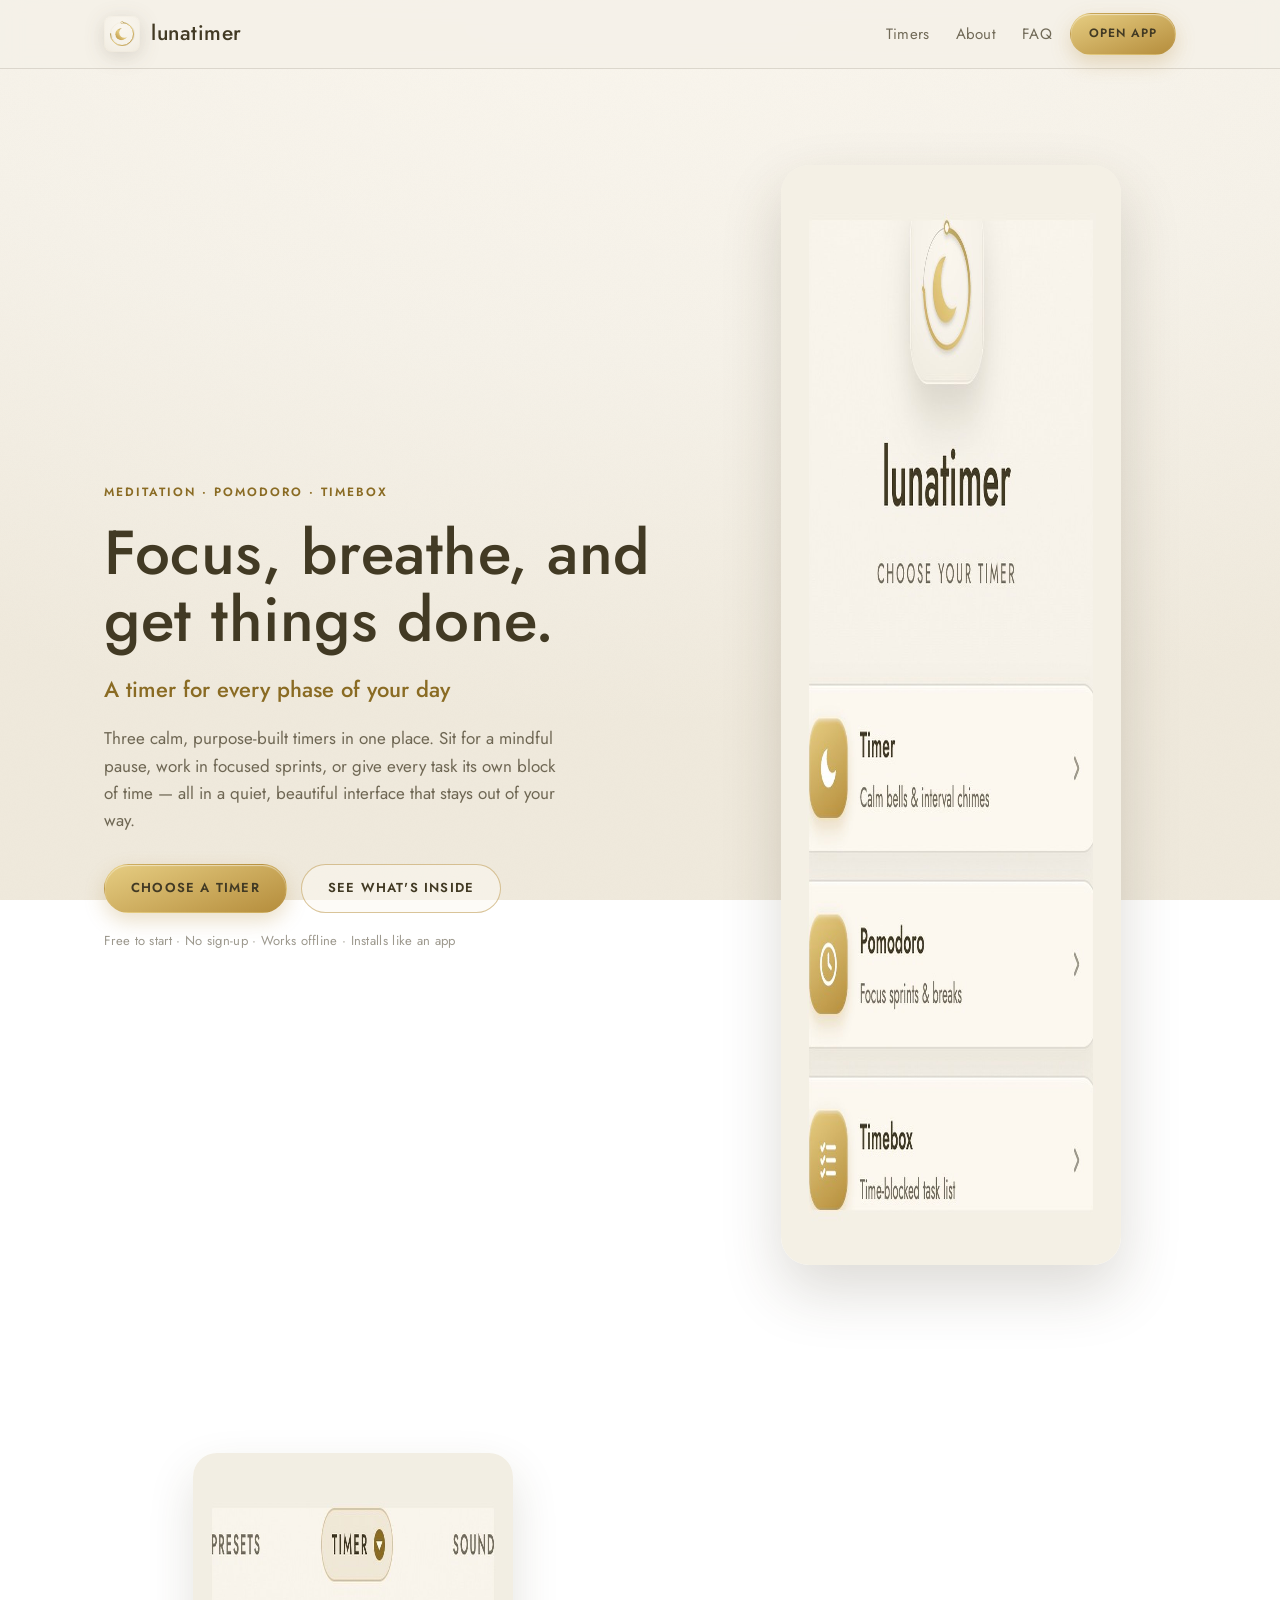
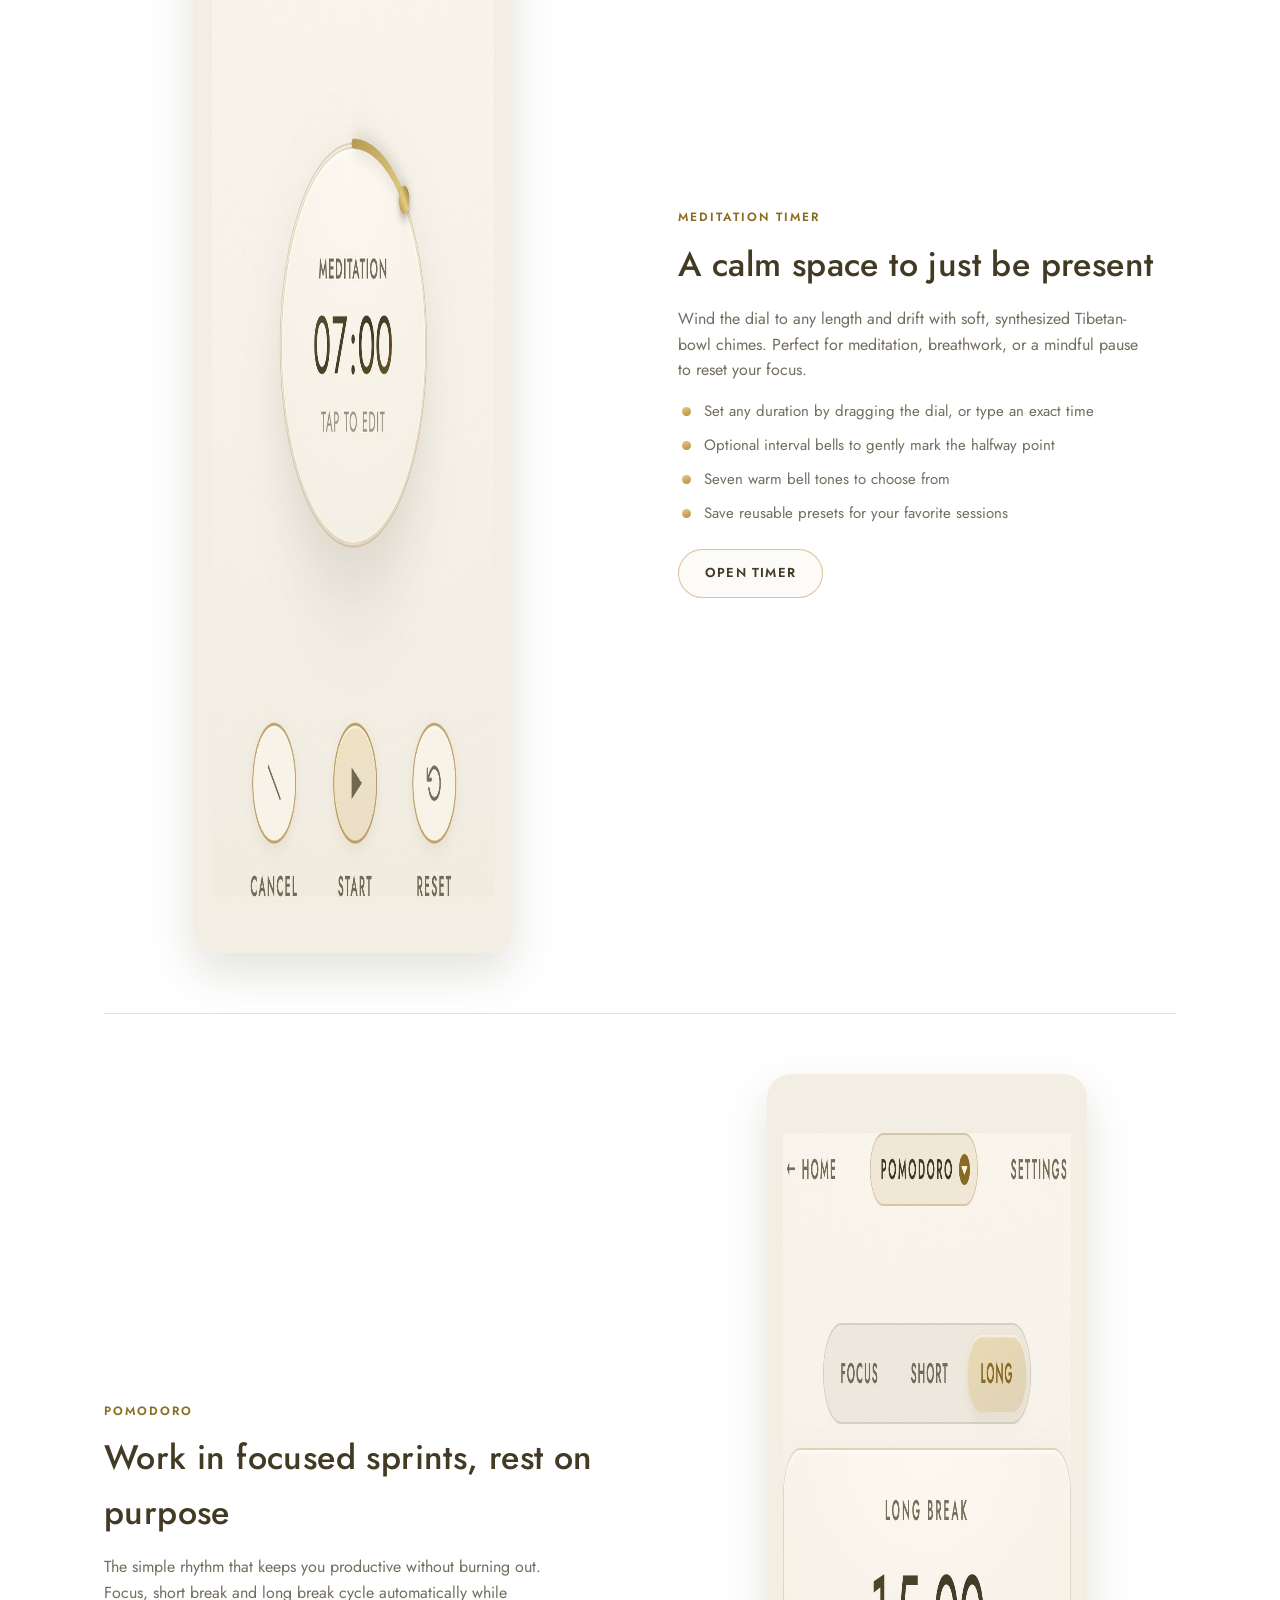
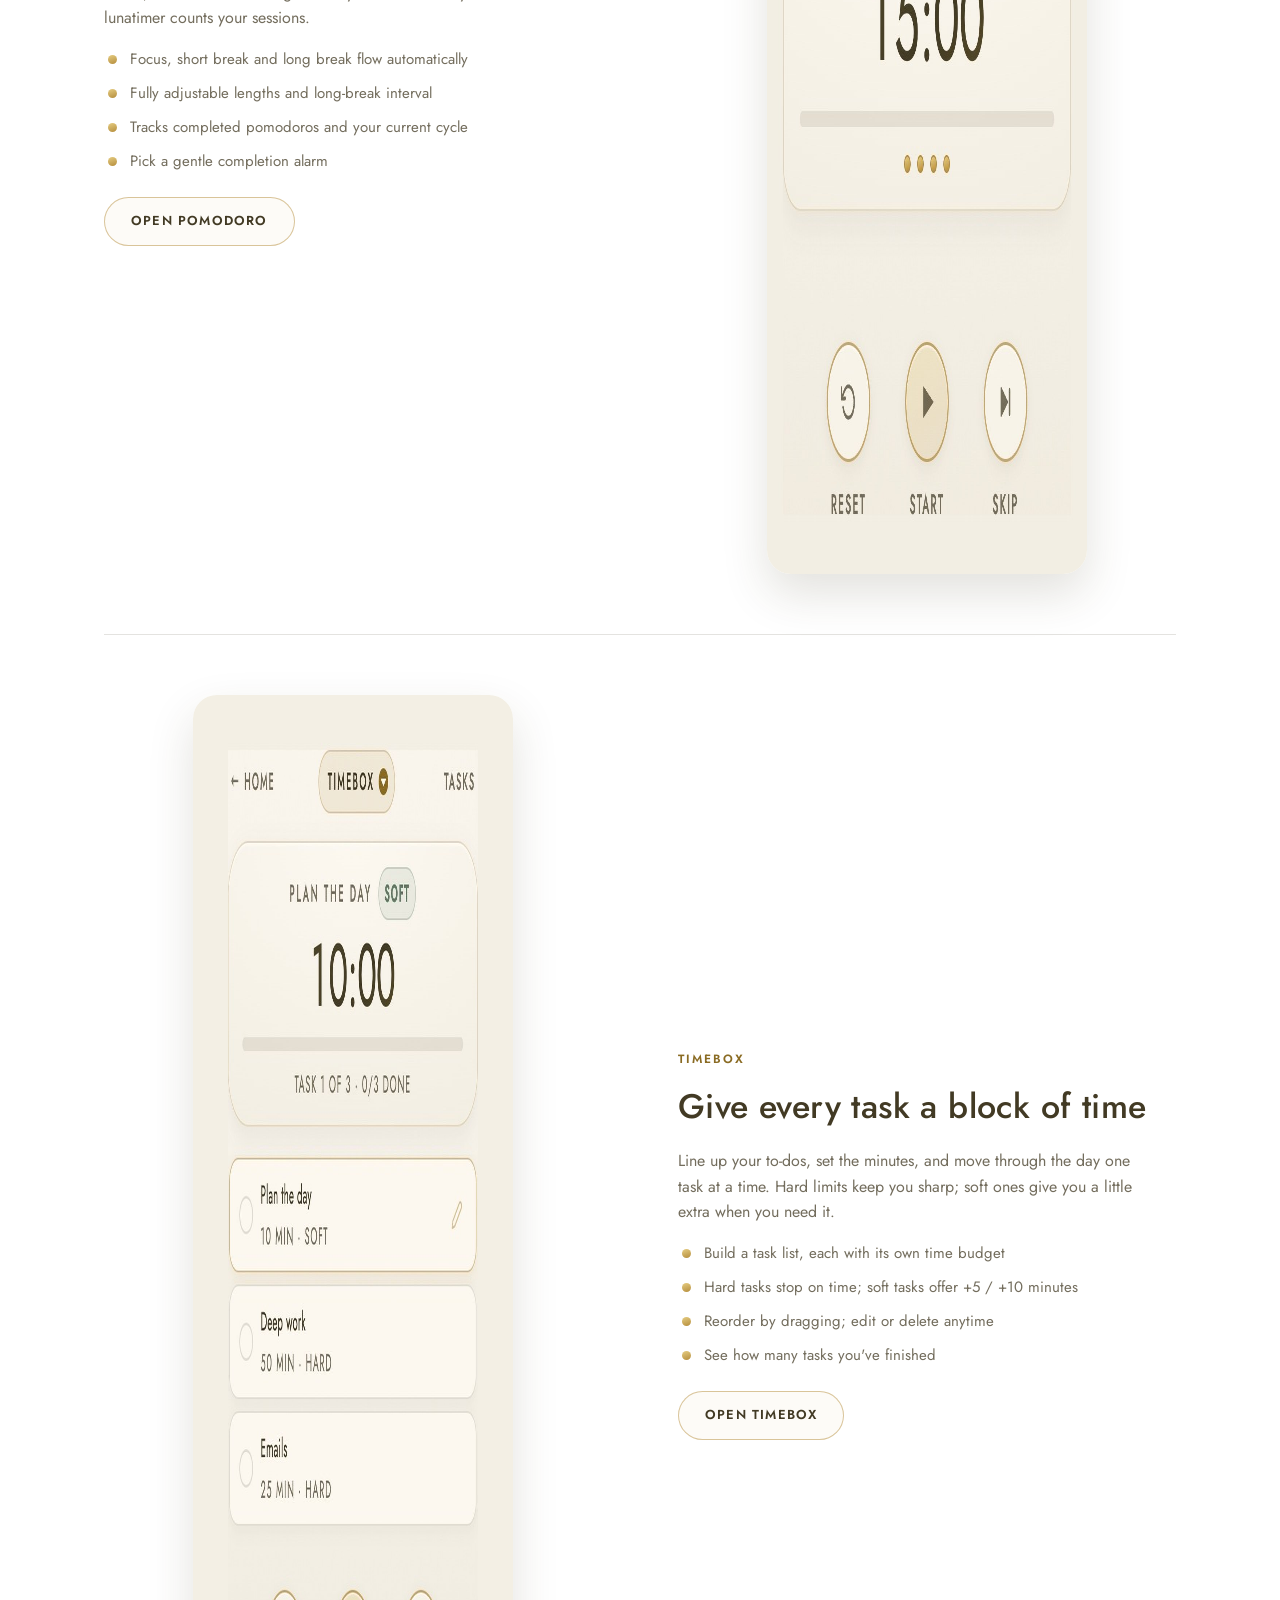
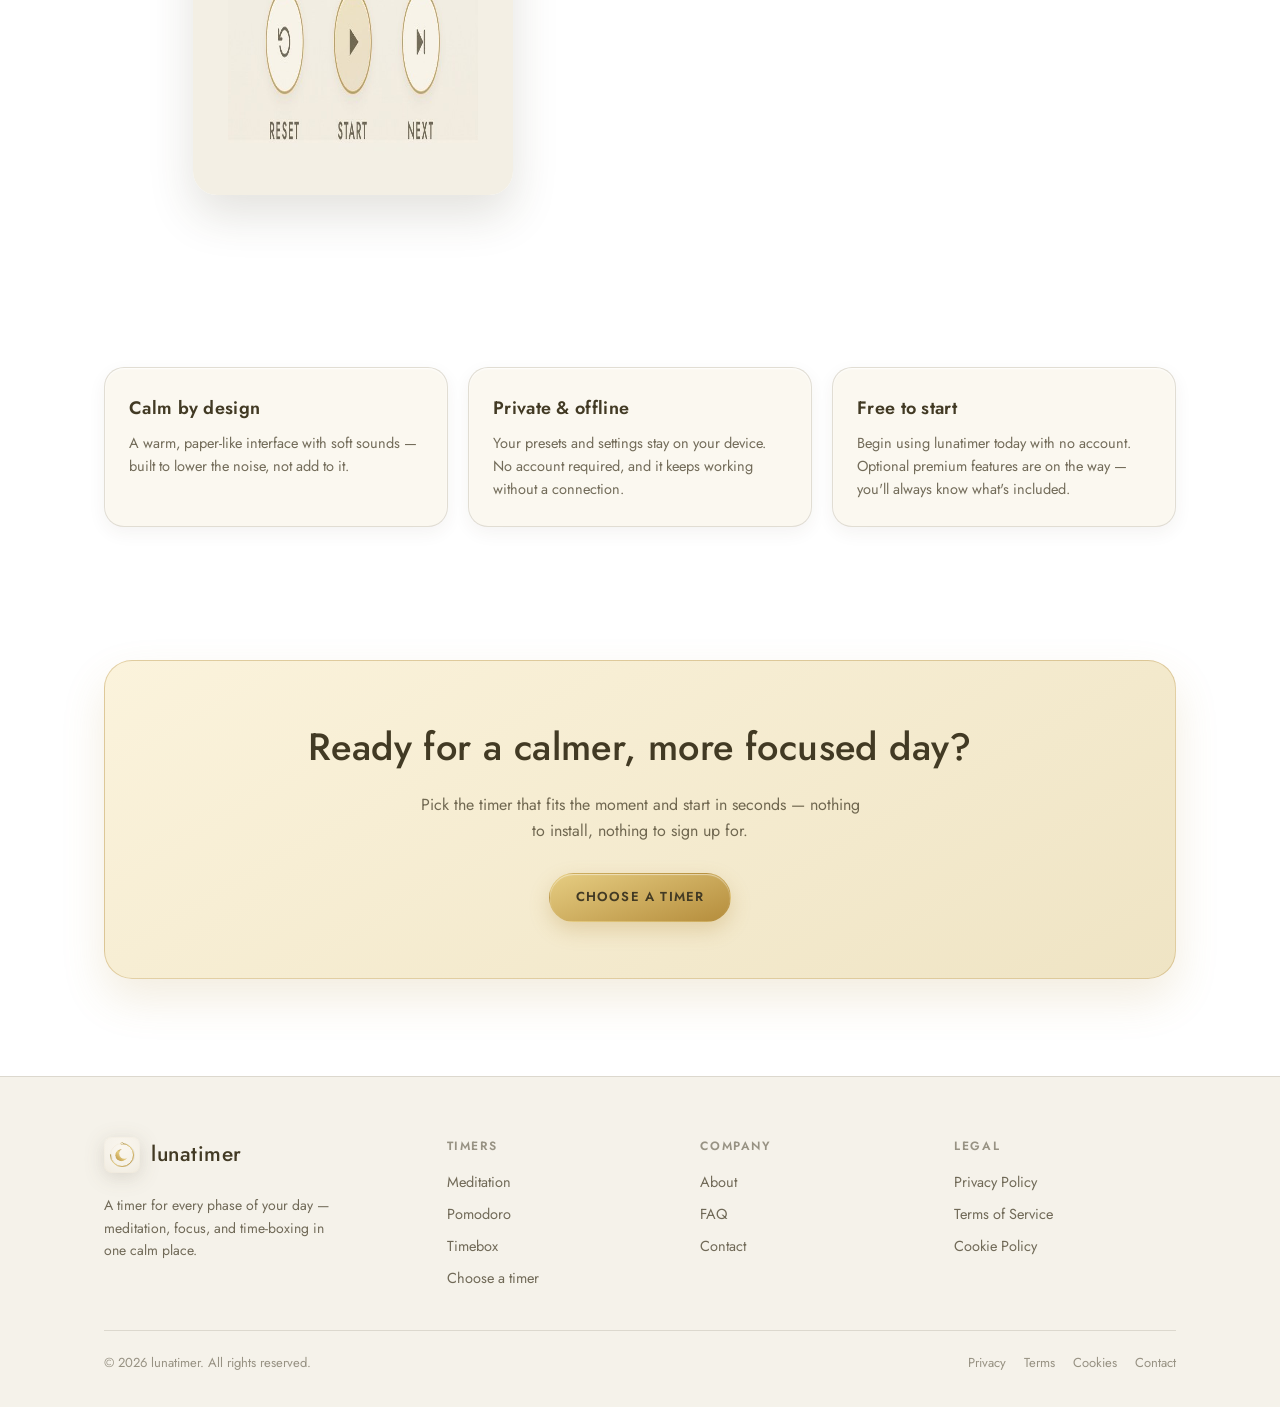
==== index.html @ b80cbf38 "Landing: uniform 4:5 portrait screenshots, softer framing, cache v20" ====
<!DOCTYPE html>
<html lang="en">
<head>
    <meta charset="UTF-8">
    <base href="/">
    <meta name="viewport" content="width=device-width, initial-scale=1.0, viewport-fit=cover">
    <meta name="theme-color" content="#f4f0e6">

    <!-- Google tag (gtag.js) -->
    <script async src="https://www.googletagmanager.com/gtag/js?id=G-XVW7TXTVCF"></script>
    <script>
      window.dataLayer = window.dataLayer || [];
      function gtag(){dataLayer.push(arguments);}
      gtag('js', new Date());
      gtag('config', 'G-XVW7TXTVCF');
    </script>

    <title>lunatimer — A timer for every phase of your day</title>
    <meta name="description" content="lunatimer is a calm, beautiful timer for meditation, Pomodoro focus sprints, and time-boxed task lists. Free, works offline, no sign-up.">
    <link rel="canonical" href="https://lunatimer.app/">

    <!-- Open Graph -->
    <meta property="og:type" content="website">
    <meta property="og:site_name" content="lunatimer">
    <meta property="og:title" content="lunatimer — A timer for every phase of your day">
    <meta property="og:description" content="A calm, beautiful timer for meditation, Pomodoro focus, and time-boxing. Free, offline, no sign-up.">
    <meta property="og:url" content="https://lunatimer.app/">
    <meta property="og:image" content="https://lunatimer.app/icon-512.png">
    <!-- Twitter -->
    <meta name="twitter:card" content="summary_large_image">
    <meta name="twitter:title" content="lunatimer — A timer for every phase of your day">
    <meta name="twitter:description" content="A calm, beautiful timer for meditation, Pomodoro focus, and time-boxing. Free, offline, no sign-up.">
    <meta name="twitter:image" content="https://lunatimer.app/icon-512.png">

    <link rel="manifest" href="manifest.json">
    <link rel="icon" href="favicon.ico" sizes="any">
    <link rel="icon" href="icon.svg" type="image/svg+xml">
    <link rel="apple-touch-icon" href="apple-touch-icon.png">
    <link rel="preconnect" href="https://fonts.googleapis.com">
    <link rel="preconnect" href="https://fonts.gstatic.com" crossorigin>
    <link rel="stylesheet" href="https://fonts.googleapis.com/css2?family=Jost:wght@400;500;600&display=swap" media="print" onload="this.media='all'">
    <noscript><link rel="stylesheet" href="https://fonts.googleapis.com/css2?family=Jost:wght@400;500;600&display=swap"></noscript>
    <link rel="stylesheet" href="site.css">

    <script type="application/ld+json">
    {"@context":"https://schema.org","@type":"WebApplication","name":"lunatimer","url":"https://lunatimer.app/","description":"A calm, beautiful offline timer for meditation, Pomodoro focus sprints and time-boxed task lists.","applicationCategory":"LifestyleApplication","operatingSystem":"Any","browserRequirements":"Requires JavaScript","offers":{"@type":"Offer","price":"0","priceCurrency":"USD"}}
    </script>
</head>
<body>
    <header class="site-header">
        <div class="wrap">
            <a class="brand" href="/" aria-label="lunatimer home">
                <span class="brand-logo" aria-hidden="true"></span>
                <span class="brand-name">lunatimer</span>
            </a>
            <nav class="site-nav" aria-label="Primary">
                <a class="navlink" href="#timers">Timers</a>
                <a class="navlink" href="/about">About</a>
                <a class="navlink" href="/faq">FAQ</a>
            </nav>
            <div class="header-actions">
                <a class="btn btn-gold btn-sm" href="/welcome">Open app</a>
            </div>
        </div>
    </header>

    <main>
        <!-- HERO -->
        <section class="hero">
            <div class="wrap">
                <div class="hero-copy">
                    <span class="hero-eyebrow">Meditation · Pomodoro · Timebox</span>
                    <h1>Focus, breathe, and get things done.</h1>
                    <p class="slogan">A timer for every phase of your day</p>
                    <p class="lead">Three calm, purpose-built timers in one place. Sit for a mindful pause, work in focused sprints, or give every task its own block of time — all in a quiet, beautiful interface that stays out of your way.</p>
                    <div class="hero-actions">
                        <a class="btn btn-gold" href="/welcome">Choose a timer</a>
                        <a class="btn btn-ghost" href="#timers">See what's inside</a>
                    </div>
                    <p class="hero-note">Free to start · No sign-up · Works offline · Installs like an app</p>
                </div>
                <div class="hero-art">
                    <img src="shot-welcome.jpg" width="880" height="1100" alt="lunatimer home screen with the meditation, Pomodoro and timebox timers" fetchpriority="high">
                </div>
            </div>
        </section>

        <!-- FEATURES -->
        <section class="features" id="timers">
            <div class="wrap">
                <article class="feature">
                    <div class="feature-art">
                        <img src="shot-timer.jpg" width="880" height="1100" loading="lazy" decoding="async" alt="Meditation timer dial set to seven minutes">
                    </div>
                    <div class="feature-copy">
                        <span class="kicker">Meditation Timer</span>
                        <h2>A calm space to just be present</h2>
                        <p>Wind the dial to any length and drift with soft, synthesized Tibetan-bowl chimes. Perfect for meditation, breathwork, or a mindful pause to reset your focus.</p>
                        <ul>
                            <li>Set any duration by dragging the dial, or type an exact time</li>
                            <li>Optional interval bells to gently mark the halfway point</li>
                            <li>Seven warm bell tones to choose from</li>
                            <li>Save reusable presets for your favorite sessions</li>
                        </ul>
                        <a class="btn btn-ghost" href="/timer">Open Timer</a>
                    </div>
                </article>

                <article class="feature reverse">
                    <div class="feature-art">
                        <img src="shot-pomodoro.jpg" width="880" height="1100" loading="lazy" decoding="async" alt="Pomodoro timer showing a fifteen-minute long break">
                    </div>
                    <div class="feature-copy">
                        <span class="kicker">Pomodoro</span>
                        <h2>Work in focused sprints, rest on purpose</h2>
                        <p>The simple rhythm that keeps you productive without burning out. Focus, short break and long break cycle automatically while lunatimer counts your sessions.</p>
                        <ul>
                            <li>Focus, short break and long break flow automatically</li>
                            <li>Fully adjustable lengths and long-break interval</li>
                            <li>Tracks completed pomodoros and your current cycle</li>
                            <li>Pick a gentle completion alarm</li>
                        </ul>
                        <a class="btn btn-ghost" href="/pomodoro">Open Pomodoro</a>
                    </div>
                </article>

                <article class="feature">
                    <div class="feature-art">
                        <img src="shot-timebox.jpg" width="880" height="1100" loading="lazy" decoding="async" alt="Timebox screen with a list of time-blocked tasks">
                    </div>
                    <div class="feature-copy">
                        <span class="kicker">Timebox</span>
                        <h2>Give every task a block of time</h2>
                        <p>Line up your to-dos, set the minutes, and move through the day one task at a time. Hard limits keep you sharp; soft ones give you a little extra when you need it.</p>
                        <ul>
                            <li>Build a task list, each with its own time budget</li>
                            <li>Hard tasks stop on time; soft tasks offer +5 / +10 minutes</li>
                            <li>Reorder by dragging; edit or delete anytime</li>
                            <li>See how many tasks you've finished</li>
                        </ul>
                        <a class="btn btn-ghost" href="/timebox">Open Timebox</a>
                    </div>
                </article>
            </div>
        </section>

        <!-- VALUES -->
        <section class="values">
            <div class="wrap">
                <div class="values-grid">
                    <div class="value-card">
                        <h3>Calm by design</h3>
                        <p>A warm, paper-like interface with soft sounds — built to lower the noise, not add to it.</p>
                    </div>
                    <div class="value-card">
                        <h3>Private &amp; offline</h3>
                        <p>Your presets and settings stay on your device. No account required, and it keeps working without a connection.</p>
                    </div>
                    <div class="value-card">
                        <h3>Free to start</h3>
                        <p>Begin using lunatimer today with no account. Optional premium features are on the way — you'll always know what's included.</p>
                    </div>
                </div>
            </div>
        </section>

        <!-- CTA -->
        <section class="cta-band">
            <div class="wrap">
                <h2>Ready for a calmer, more focused day?</h2>
                <p>Pick the timer that fits the moment and start in seconds — nothing to install, nothing to sign up for.</p>
                <div class="hero-actions">
                    <a class="btn btn-gold" href="/welcome">Choose a timer</a>
                </div>
            </div>
        </section>
    </main>

    <footer class="site-footer">
        <div class="wrap">
            <div class="footer-top">
                <div class="footer-brand">
                    <a class="brand" href="/" aria-label="lunatimer home">
                        <span class="brand-logo" aria-hidden="true"></span>
                        <span class="brand-name">lunatimer</span>
                    </a>
                    <p>A timer for every phase of your day — meditation, focus, and time-boxing in one calm place.</p>
                </div>
                <div class="footer-col">
                    <h4>Timers</h4>
                    <a href="/timer">Meditation</a>
                    <a href="/pomodoro">Pomodoro</a>
                    <a href="/timebox">Timebox</a>
                    <a href="/welcome">Choose a timer</a>
                </div>
                <div class="footer-col">
                    <h4>Company</h4>
                    <a href="/about">About</a>
                    <a href="/faq">FAQ</a>
                    <a href="/contact">Contact</a>
                </div>
                <div class="footer-col">
                    <h4>Legal</h4>
                    <a href="/privacy">Privacy Policy</a>
                    <a href="/terms">Terms of Service</a>
                    <a href="/cookies">Cookie Policy</a>
                </div>
            </div>
            <div class="footer-bottom">
                <span>© 2026 lunatimer. All rights reserved.</span>
                <nav aria-label="Legal">
                    <a href="/privacy">Privacy</a>
                    <a href="/terms">Terms</a>
                    <a href="/cookies">Cookies</a>
                    <a href="/contact">Contact</a>
                </nav>
            </div>
        </div>
    </footer>

    <div id="toast" role="status" aria-live="polite"></div>
    <script src="site.js" defer></script>
</body>
</html>
---- site.css ----
/* ============================================================
   lunatimer — marketing site (landing + legal/info pages)
   Full-width, responsive. Shares the app's warm paper palette.
   The timer app itself uses style.css; this file is separate.
   ============================================================ */

:root {
    --paper:    #f5f1e8;
    --paper-2:  #efe9dc;
    --cream:    #fbf8f0;
    --ink:      #423a24;
    --ink-soft: rgba(66, 58, 36, 0.74);
    --ink-faint:rgba(66, 58, 36, 0.52);
    --line:     rgba(66, 58, 36, 0.14);
    --gold-a:   #b58d3c;
    --gold-b:   #e6cd82;
    --gold-c:   #8a6b23;
    --wrap:     1120px;
}

* {
    box-sizing: border-box;
    margin: 0;
    padding: 0;
    -webkit-tap-highlight-color: transparent;
    font-family: 'Jost', -apple-system, 'Segoe UI', sans-serif;
}

html { scroll-behavior: smooth; -webkit-text-size-adjust: 100%; }

body {
    min-height: 100vh;
    background:
        radial-gradient(120% 90% at 50% -10%, #faf6ee 0%, var(--paper) 55%, var(--paper-2) 100%);
    background-attachment: fixed;
    color: var(--ink);
    line-height: 1.6;
    -webkit-font-smoothing: antialiased;
}

/* subtle paper grain */
body::before {
    content: "";
    position: fixed;
    inset: 0;
    z-index: -1;
    pointer-events: none;
    opacity: 0.4;
    mix-blend-mode: multiply;
    background-image: url("data:image/svg+xml,%3Csvg xmlns='http://www.w3.org/2000/svg' width='140' height='140'%3E%3Cfilter id='n'%3E%3CfeTurbulence type='fractalNoise' baseFrequency='0.85' numOctaves='2' stitchTiles='stitch'/%3E%3C/filter%3E%3Crect width='100%25' height='100%25' filter='url(%23n)' opacity='0.04'/%3E%3C/svg%3E");
}

a { color: var(--gold-c); }
img { max-width: 100%; display: block; }

.wrap {
    width: 100%;
    max-width: var(--wrap);
    margin: 0 auto;
    padding: 0 24px;
}

:focus-visible {
    outline: 2px solid var(--gold-a);
    outline-offset: 3px;
    border-radius: 8px;
}

/* ---------- buttons ---------- */
.btn {
    display: inline-flex;
    align-items: center;
    justify-content: center;
    gap: 8px;
    font-family: inherit;
    font-size: 13px;
    font-weight: 600;
    letter-spacing: 1.2px;
    text-transform: uppercase;
    text-decoration: none;
    border-radius: 999px;
    padding: 13px 26px;
    cursor: pointer;
    border: 1px solid transparent;
    transition: transform 0.15s ease, box-shadow 0.2s ease, background 0.2s ease, border-color 0.2s ease, color 0.2s ease;
    white-space: nowrap;
}
.btn-gold {
    background: linear-gradient(160deg, var(--gold-b), var(--gold-a));
    color: var(--ink);
    box-shadow: 0 8px 20px rgba(181, 141, 60, 0.28), inset 0 1px 1px rgba(255, 255, 255, 0.5);
}
.btn-gold:hover { box-shadow: 0 12px 28px rgba(181, 141, 60, 0.38); }
.btn-gold:active { transform: scale(0.97); }
.btn-ghost {
    background: rgba(251, 248, 240, 0.55);
    color: var(--ink);
    border-color: rgba(181, 141, 60, 0.5);
}
.btn-ghost:hover { background: rgba(230, 205, 130, 0.18); border-color: rgba(181, 141, 60, 0.75); }
.btn-ghost:active { transform: scale(0.97); }
.btn-sm { padding: 10px 18px; font-size: 12px; letter-spacing: 1px; }

/* ---------- brand mark ---------- */
.brand { display: inline-flex; align-items: center; gap: 11px; text-decoration: none; color: var(--ink); }
.brand-logo {
    width: 36px; height: 36px;
    flex: none;
    background: url('icon.svg') center / contain no-repeat;
    filter: drop-shadow(0 4px 10px rgba(66, 58, 36, 0.16));
}
.brand-name { font-size: 21px; font-weight: 500; letter-spacing: 0.5px; }

/* ---------- header ---------- */
.site-header {
    position: sticky;
    top: 0;
    z-index: 50;
    backdrop-filter: saturate(1.1) blur(10px);
    -webkit-backdrop-filter: saturate(1.1) blur(10px);
    background: rgba(245, 241, 232, 0.82);
    border-bottom: 1px solid var(--line);
}
.site-header .wrap {
    display: flex;
    align-items: center;
    gap: 18px;
    height: 68px;
}
.site-nav {
    display: flex;
    align-items: center;
    gap: 26px;
    margin-left: auto;
}
.site-nav a.navlink {
    color: var(--ink-soft);
    text-decoration: none;
    font-size: 15px;
    letter-spacing: 0.3px;
    transition: color 0.2s ease;
}
.site-nav a.navlink:hover { color: var(--ink); }
.header-actions { display: flex; align-items: center; gap: 12px; }

/* ---------- hero ---------- */
.hero { padding: clamp(48px, 8vw, 96px) 0 clamp(40px, 6vw, 72px); }
.hero .wrap {
    display: grid;
    grid-template-columns: 1.1fr 0.9fr;
    align-items: center;
    gap: clamp(32px, 6vw, 72px);
}
.hero-eyebrow {
    display: inline-block;
    font-size: 12px;
    font-weight: 600;
    letter-spacing: 2px;
    text-transform: uppercase;
    color: var(--gold-c);
    margin-bottom: 18px;
}
.hero h1 {
    font-size: clamp(38px, 6vw, 62px);
    font-weight: 500;
    line-height: 1.08;
    letter-spacing: 0.5px;
}
.hero .slogan {
    margin-top: 18px;
    font-size: clamp(17px, 2.4vw, 22px);
    color: var(--gold-c);
    font-weight: 500;
}
.hero p.lead {
    margin-top: 18px;
    max-width: 46ch;
    font-size: 17px;
    color: var(--ink-soft);
}
.hero-actions { margin-top: 30px; display: flex; flex-wrap: wrap; gap: 14px; }
.hero-note { margin-top: 18px; font-size: 13px; color: var(--ink-faint); letter-spacing: 0.3px; }

.hero-art { display: flex; justify-content: center; }
.hero-art img {
    width: 100%;
    max-width: 340px;
    border-radius: 28px;
    box-shadow: 0 26px 60px rgba(66, 58, 36, 0.18);
}

/* ---------- feature rows ---------- */
.features { padding: clamp(24px, 5vw, 56px) 0; }
.feature {
    display: grid;
    grid-template-columns: 1fr 1fr;
    align-items: center;
    gap: clamp(28px, 6vw, 76px);
    padding: clamp(30px, 5vw, 60px) 0;
    border-top: 1px solid var(--line);
}
.feature:first-child { border-top: none; }
.feature.reverse .feature-art { order: 2; }
.feature-art { display: flex; justify-content: center; }
.feature-art img {
    width: 100%;
    max-width: 320px;
    border-radius: 24px;
    box-shadow: 0 20px 46px rgba(66, 58, 36, 0.15);
}
.feature-copy h2 {
    font-size: clamp(26px, 3.4vw, 34px);
    font-weight: 500;
    letter-spacing: 0.4px;
}
.feature-copy .kicker {
    display: block;
    font-size: 12px;
    font-weight: 600;
    letter-spacing: 2px;
    text-transform: uppercase;
    color: var(--gold-c);
    margin-bottom: 10px;
}
.feature-copy p { margin-top: 14px; font-size: 16px; color: var(--ink-soft); max-width: 46ch; }
.feature-copy ul { margin: 16px 0 0; padding-left: 0; list-style: none; }
.feature-copy li {
    position: relative;
    padding-left: 26px;
    margin-top: 10px;
    font-size: 15px;
    color: var(--ink-soft);
}
.feature-copy li::before {
    content: "";
    position: absolute;
    left: 4px; top: 8px;
    width: 9px; height: 9px;
    border-radius: 50%;
    background: linear-gradient(160deg, var(--gold-b), var(--gold-a));
}
.feature-copy .btn { margin-top: 24px; }

/* ---------- value strip ---------- */
.values { padding: clamp(30px, 5vw, 56px) 0; }
.values-grid {
    display: grid;
    grid-template-columns: repeat(3, 1fr);
    gap: 20px;
}
.value-card {
    background: var(--cream);
    border: 1px solid var(--line);
    border-radius: 20px;
    padding: 26px 24px;
    box-shadow: 0 6px 18px rgba(66, 58, 36, 0.06), inset 0 1px 2px rgba(255, 255, 255, 0.85);
}
.value-card h3 { font-size: 18px; font-weight: 600; letter-spacing: 0.3px; }
.value-card p { margin-top: 8px; font-size: 14.5px; color: var(--ink-soft); }

/* ---------- CTA band ---------- */
.cta-band { padding: clamp(40px, 6vw, 80px) 0; }
.cta-band .wrap {
    background: linear-gradient(150deg, #fbf3dc, #efe4c4);
    border: 1px solid rgba(181, 141, 60, 0.35);
    border-radius: 28px;
    padding: clamp(34px, 5vw, 56px);
    text-align: center;
    box-shadow: 0 20px 44px rgba(181, 141, 60, 0.16);
    max-width: calc(var(--wrap) - 48px);
}
.cta-band h2 { font-size: clamp(26px, 4vw, 38px); font-weight: 500; letter-spacing: 0.4px; }
.cta-band p { margin: 14px auto 0; max-width: 44ch; color: var(--ink-soft); font-size: 16px; }
.cta-band .hero-actions { justify-content: center; }

/* ---------- footer ---------- */
.site-footer {
    border-top: 1px solid var(--line);
    background: rgba(239, 233, 220, 0.6);
    padding: clamp(40px, 5vw, 60px) 0 34px;
    margin-top: 20px;
}
.footer-top {
    display: grid;
    grid-template-columns: 1.4fr repeat(3, 1fr);
    gap: 32px;
}
.footer-brand p { margin-top: 14px; font-size: 14px; color: var(--ink-soft); max-width: 30ch; }
.footer-col h4 {
    font-size: 12px;
    font-weight: 600;
    letter-spacing: 1.6px;
    text-transform: uppercase;
    color: var(--ink-faint);
    margin-bottom: 14px;
}
.footer-col a {
    display: block;
    text-decoration: none;
    color: var(--ink-soft);
    font-size: 14.5px;
    margin-top: 9px;
    transition: color 0.2s ease;
}
.footer-col a:hover { color: var(--gold-c); }
.footer-bottom {
    margin-top: 40px;
    padding-top: 22px;
    border-top: 1px solid var(--line);
    display: flex;
    flex-wrap: wrap;
    justify-content: space-between;
    gap: 12px;
    font-size: 13px;
    color: var(--ink-faint);
}
.footer-bottom nav { display: flex; flex-wrap: wrap; gap: 18px; }
.footer-bottom a { color: var(--ink-faint); text-decoration: none; }
.footer-bottom a:hover { color: var(--gold-c); }

/* ---------- document pages (legal / info) ---------- */
.doc { padding: clamp(40px, 6vw, 72px) 0 24px; }
.doc .wrap { max-width: 780px; }
.doc-head { margin-bottom: 30px; }
.doc-head .eyebrow {
    display: block;
    font-size: 12px;
    font-weight: 600;
    letter-spacing: 2px;
    text-transform: uppercase;
    color: var(--gold-c);
    margin-bottom: 12px;
}
.doc h1 { font-size: clamp(32px, 5vw, 46px); font-weight: 500; letter-spacing: 0.4px; }
.doc .updated { margin-top: 12px; font-size: 13.5px; color: var(--ink-faint); }
.doc h2 {
    font-size: clamp(21px, 2.6vw, 26px);
    font-weight: 600;
    letter-spacing: 0.3px;
    margin: 38px 0 12px;
}
.doc h3 { font-size: 18px; font-weight: 600; margin: 24px 0 8px; }
.doc p { margin-top: 14px; font-size: 16.5px; color: var(--ink-soft); }
.doc ul, .doc ol { margin: 14px 0 0; padding-left: 22px; }
.doc li { margin-top: 9px; font-size: 16.5px; color: var(--ink-soft); }
.doc a { color: var(--gold-c); }
.doc .lead { font-size: 18.5px; color: var(--ink); }
.doc-card {
    background: var(--cream);
    border: 1px solid var(--line);
    border-radius: 18px;
    padding: 22px 24px;
    margin-top: 22px;
    box-shadow: inset 0 1px 2px rgba(255, 255, 255, 0.85);
}

/* FAQ */
.faq-item { border-top: 1px solid var(--line); padding: 22px 0; }
.faq-item:first-of-type { border-top: none; }
.faq-item h2 { margin: 0; font-size: 19px; font-weight: 600; }
.faq-item p { margin-top: 10px; }

/* contact methods */
.contact-methods { display: grid; grid-template-columns: repeat(auto-fit, minmax(220px, 1fr)); gap: 18px; margin-top: 24px; }
.contact-card {
    background: var(--cream);
    border: 1px solid var(--line);
    border-radius: 18px;
    padding: 24px;
    box-shadow: inset 0 1px 2px rgba(255, 255, 255, 0.85);
}
.contact-card h3 { font-size: 17px; font-weight: 600; }
.contact-card p { margin-top: 8px; font-size: 15px; }
.contact-card a { font-weight: 600; }

/* ---------- responsive ---------- */
@media (max-width: 860px) {
    .hero .wrap { grid-template-columns: 1fr; text-align: center; }
    .hero-art { order: -1; }
    .hero-art img { max-width: 260px; }
    .hero-actions, .hero p.lead { margin-left: auto; margin-right: auto; }
    .feature, .feature.reverse { grid-template-columns: 1fr; text-align: center; }
    .feature.reverse .feature-art { order: -1; }
    .feature-art { order: -1; }
    .feature-copy p, .feature-copy ul { margin-left: auto; margin-right: auto; }
    .feature-copy ul { display: inline-block; text-align: left; }
    .feature-art img { max-width: 250px; }
    .values-grid { grid-template-columns: 1fr; }
    .footer-top { grid-template-columns: 1fr 1fr; }
}

@media (max-width: 620px) {
    .site-nav { display: none; }
    .footer-top { grid-template-columns: 1fr; }
    .footer-bottom { justify-content: center; text-align: center; flex-direction: column; align-items: center; }
    .wrap { padding: 0 18px; }
}

/* ---------- toast (sign-in placeholder) ---------- */
#toast {
    position: fixed;
    left: 50%;
    bottom: 26px;
    transform: translate(-50%, 20px);
    background: var(--ink);
    color: var(--cream);
    padding: 13px 22px;
    border-radius: 999px;
    font-size: 14px;
    letter-spacing: 0.3px;
    box-shadow: 0 12px 30px rgba(66, 58, 36, 0.3);
    opacity: 0;
    pointer-events: none;
    transition: opacity 0.25s ease, transform 0.25s ease;
    z-index: 100;
}
#toast.show { opacity: 1; transform: translate(-50%, 0); }
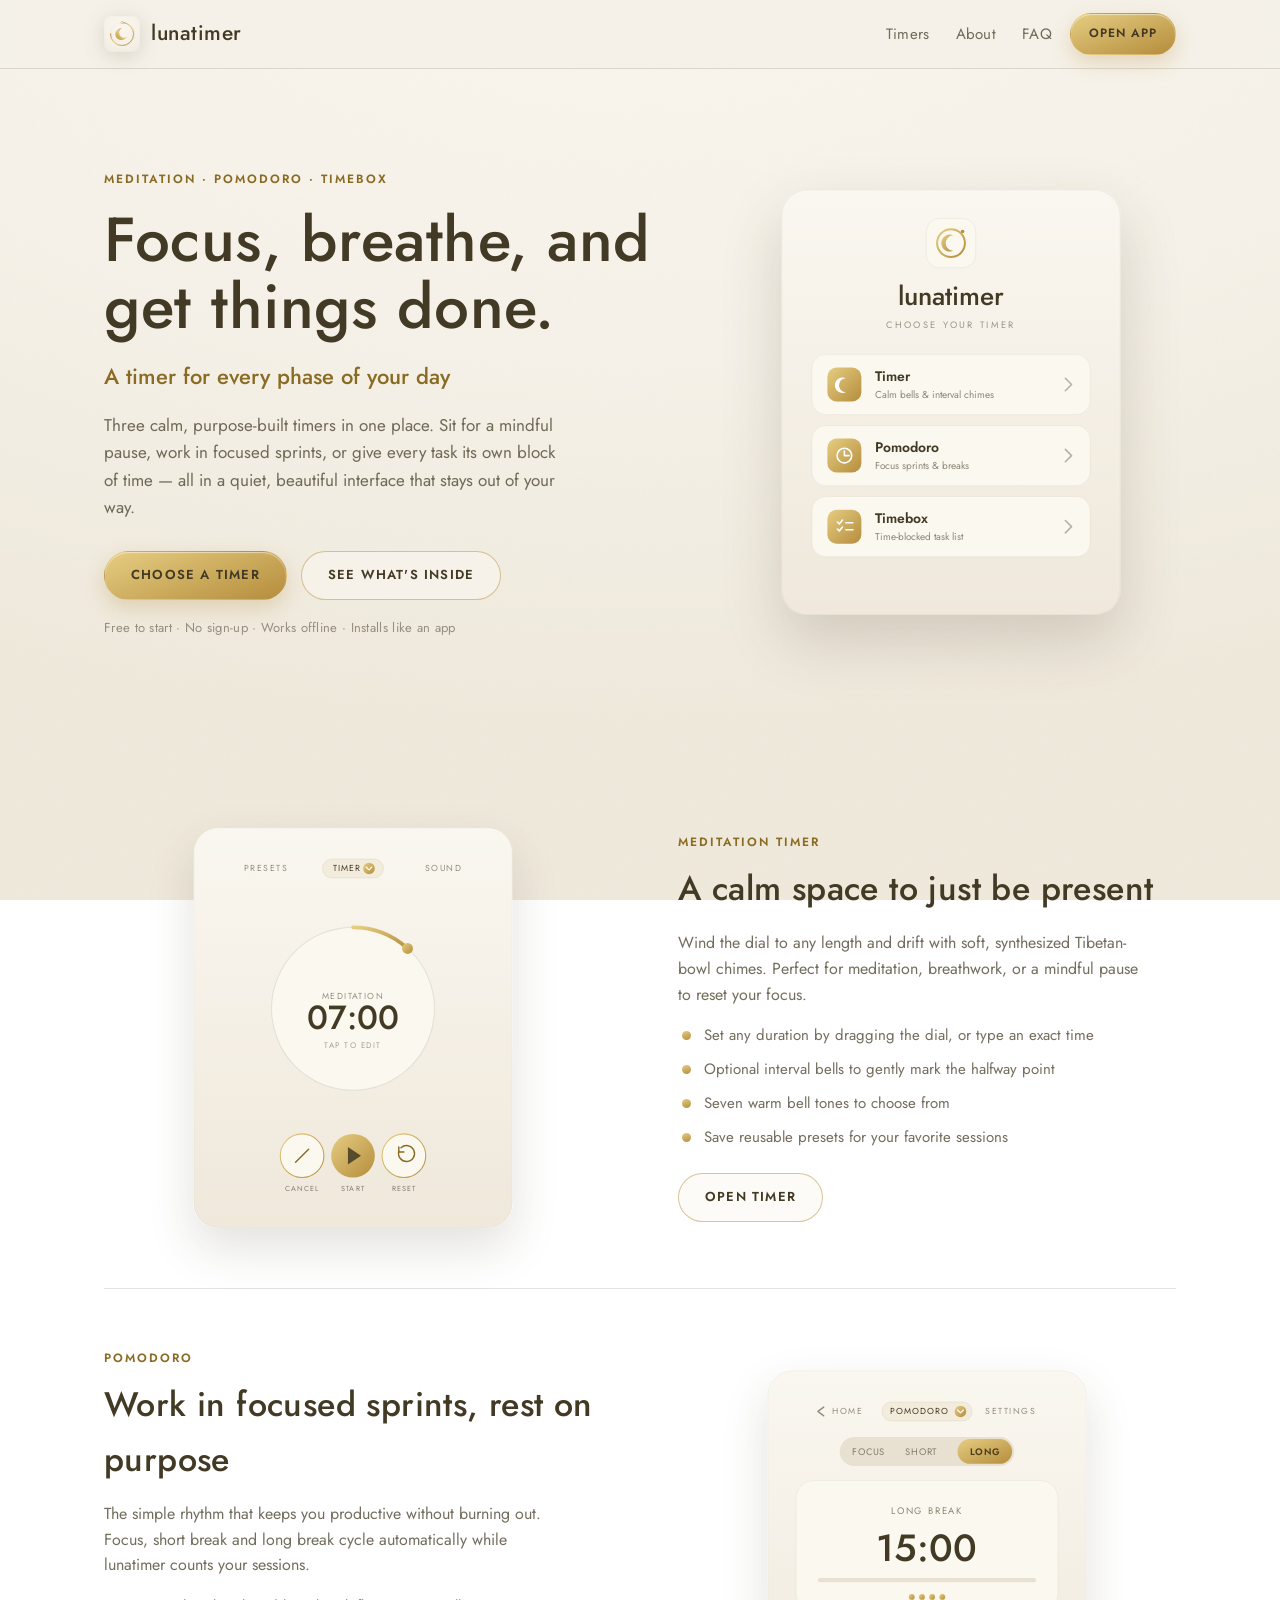
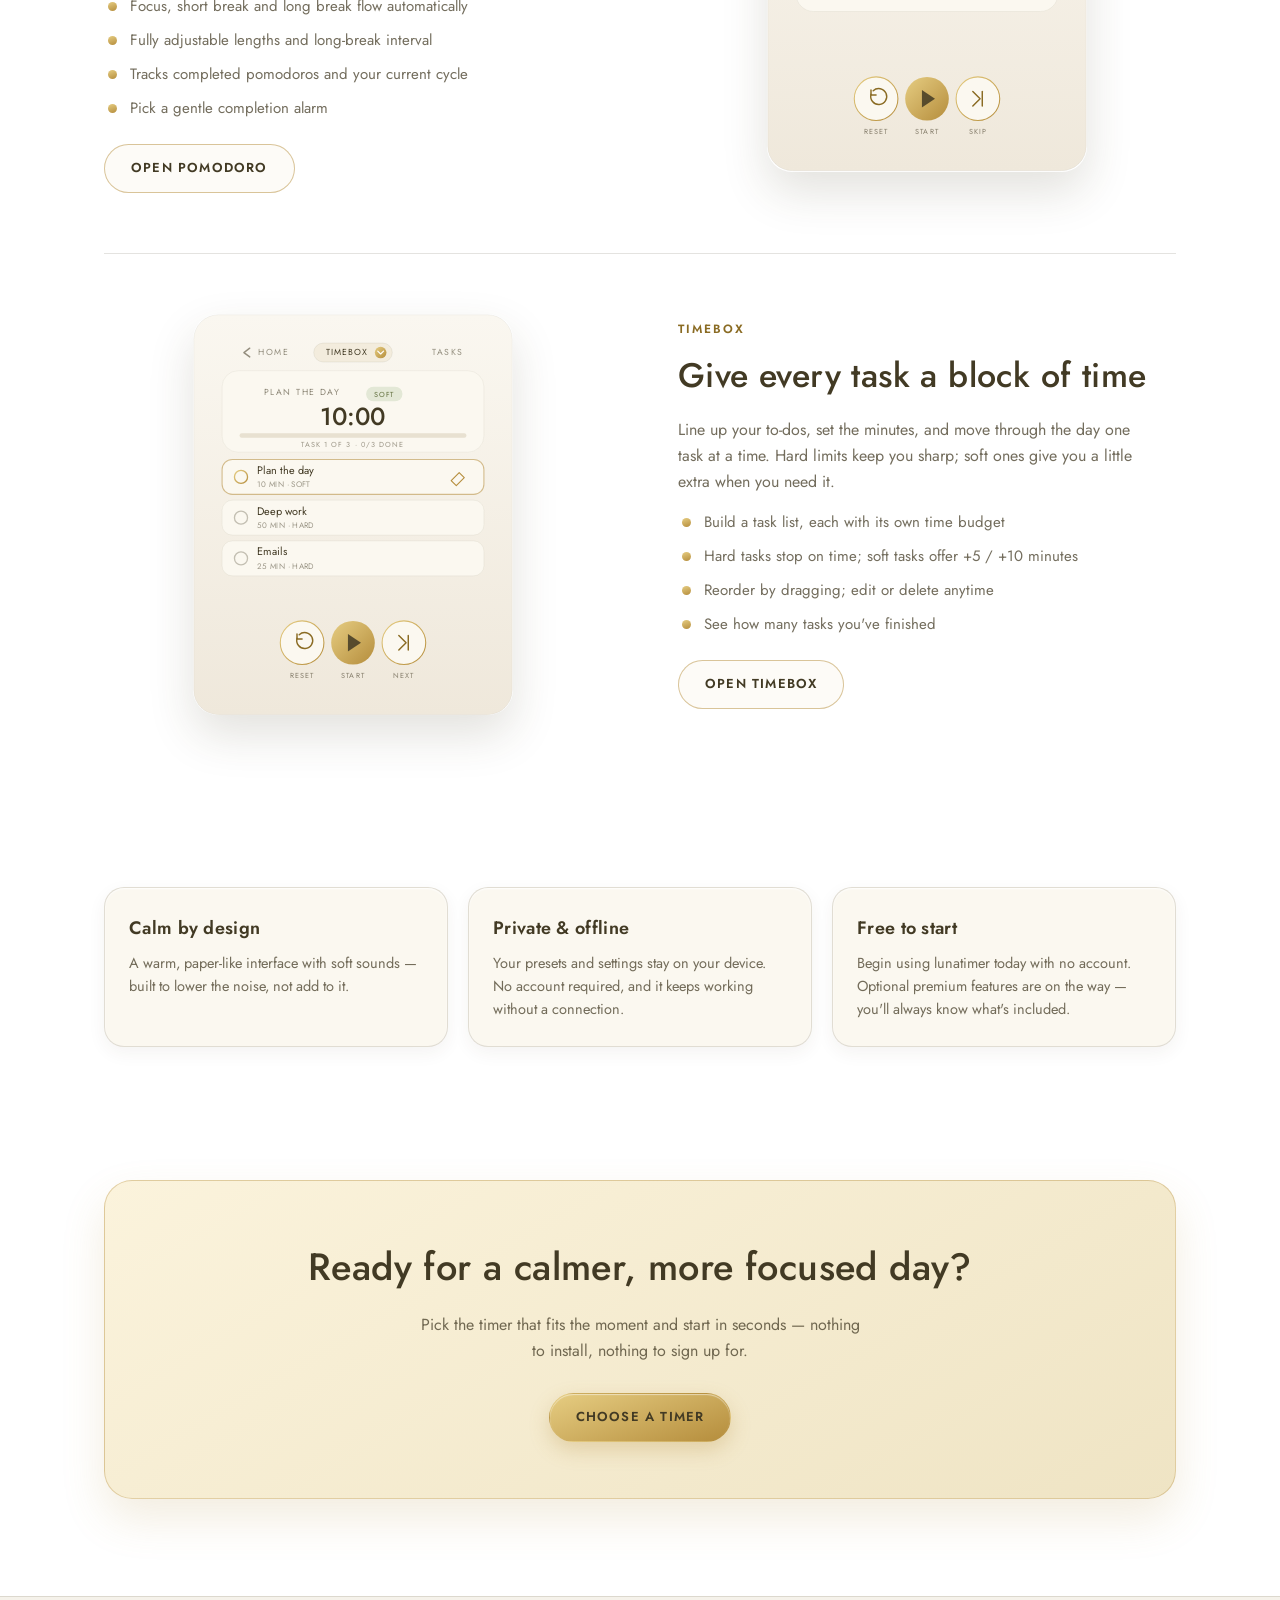
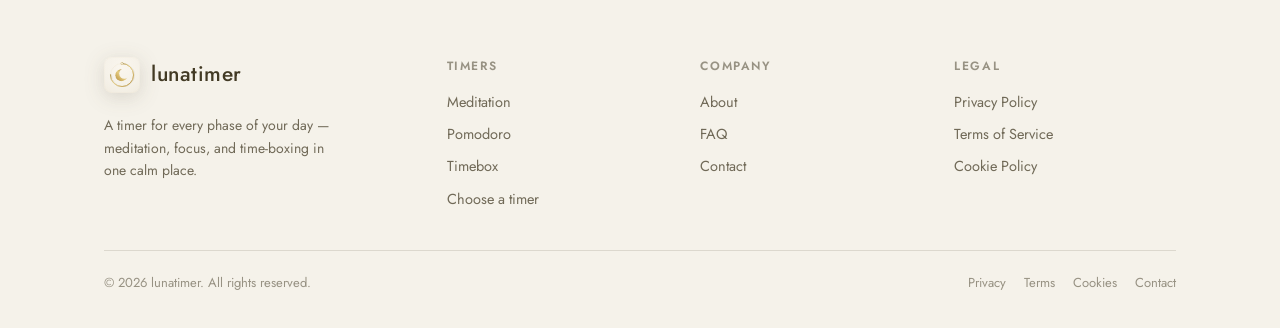
==== commit 9a67a80b: "Landing: replace screenshots with hand-built inline SVG mockups (welcome/timer/pomodoro/timebox), ca" ====
--- a/index.html
+++ b/index.html
@@ -80,7 +80,43 @@
                     <p class="hero-note">Free to start · No sign-up · Works offline · Installs like an app</p>
                 </div>
                 <div class="hero-art">
-                    <img src="shot-welcome.jpg" width="880" height="1100" alt="lunatimer home screen with the meditation, Pomodoro and timebox timers" fetchpriority="high">
+                    <svg class="shot" viewBox="0 0 440 552" xmlns="http://www.w3.org/2000/svg" role="img" aria-label="lunatimer home screen — choose your timer">
+                        <defs>
+                            <linearGradient id="wScr" x1="0" y1="0" x2="0" y2="1"><stop offset="0" stop-color="#faf7f0"/><stop offset="1" stop-color="#efe8db"/></linearGradient>
+                            <linearGradient id="wGold" x1="0" y1="0" x2="1" y2="1"><stop offset="0" stop-color="#e6cd82"/><stop offset="1" stop-color="#b58d3c"/></linearGradient>
+                        </defs>
+                        <rect x="1" y="1" width="438" height="550" rx="34" fill="url(#wScr)" stroke="rgba(66,58,36,0.08)"/>
+                        <rect x="188" y="38" width="64" height="64" rx="17" fill="#fbf8f0" stroke="rgba(66,58,36,0.08)"/>
+                        <circle cx="220" cy="70" r="18" fill="none" stroke="url(#wGold)" stroke-width="2.6"/>
+                        <circle cx="235" cy="55" r="2.3" fill="#b58d3c"/>
+                        <path d="M223 60 a11 11 0 1 0 0 20 a8 8 0 1 1 0 -20 z" fill="url(#wGold)"/>
+                        <text x="220" y="150" text-anchor="middle" font-size="34" font-weight="500" fill="#423a24">lunatimer</text>
+                        <text x="220" y="180" text-anchor="middle" font-size="12" letter-spacing="3" fill="rgba(66,58,36,0.5)">CHOOSE YOUR TIMER</text>
+                        <rect x="40" y="214" width="360" height="78" rx="18" fill="#fbf8f0" stroke="rgba(66,58,36,0.07)"/>
+                        <rect x="60" y="231" width="44" height="44" rx="12" fill="url(#wGold)"/>
+                        <path d="M84 245 a10 10 0 1 0 0 18 a7.4 7.4 0 1 1 0 -18 z" fill="#fff"/>
+                        <text x="122" y="248" font-size="18" font-weight="600" fill="#423a24">Timer</text>
+                        <text x="122" y="270" font-size="13" fill="rgba(66,58,36,0.6)">Calm bells &amp; interval chimes</text>
+                        <path d="M368 245 l8 8 l-8 8" fill="none" stroke="rgba(66,58,36,0.38)" stroke-width="2" stroke-linecap="round" stroke-linejoin="round"/>
+                        <rect x="40" y="306" width="360" height="78" rx="18" fill="#fbf8f0" stroke="rgba(66,58,36,0.07)"/>
+                        <rect x="60" y="323" width="44" height="44" rx="12" fill="url(#wGold)"/>
+                        <circle cx="82" cy="345" r="9.5" fill="none" stroke="#fff" stroke-width="2.1"/>
+                        <path d="M82 339 V345 H88" fill="none" stroke="#fff" stroke-width="2.1" stroke-linecap="round" stroke-linejoin="round"/>
+                        <text x="122" y="340" font-size="18" font-weight="600" fill="#423a24">Pomodoro</text>
+                        <text x="122" y="362" font-size="13" fill="rgba(66,58,36,0.6)">Focus sprints &amp; breaks</text>
+                        <path d="M368 337 l8 8 l-8 8" fill="none" stroke="rgba(66,58,36,0.38)" stroke-width="2" stroke-linecap="round" stroke-linejoin="round"/>
+                        <rect x="40" y="398" width="360" height="78" rx="18" fill="#fbf8f0" stroke="rgba(66,58,36,0.07)"/>
+                        <rect x="60" y="415" width="44" height="44" rx="12" fill="url(#wGold)"/>
+                        <g stroke="#fff" stroke-width="2.1" stroke-linecap="round" stroke-linejoin="round" fill="none">
+                            <path d="M73 431 l2.5 2.5 l4 -5"/>
+                            <line x1="84" y1="432" x2="93" y2="432"/>
+                            <path d="M73 440 l2.5 2.5 l4 -5"/>
+                            <line x1="84" y1="441" x2="93" y2="441"/>
+                        </g>
+                        <text x="122" y="432" font-size="18" font-weight="600" fill="#423a24">Timebox</text>
+                        <text x="122" y="454" font-size="13" fill="rgba(66,58,36,0.6)">Time-blocked task list</text>
+                        <path d="M368 429 l8 8 l-8 8" fill="none" stroke="rgba(66,58,36,0.38)" stroke-width="2" stroke-linecap="round" stroke-linejoin="round"/>
+                    </svg>
                 </div>
             </div>
         </section>
@@ -90,7 +126,35 @@
             <div class="wrap">
                 <article class="feature">
                     <div class="feature-art">
-                        <img src="shot-timer.jpg" width="880" height="1100" loading="lazy" decoding="async" alt="Meditation timer dial set to seven minutes">
+                        <svg class="shot" viewBox="0 0 440 552" xmlns="http://www.w3.org/2000/svg" role="img" aria-label="Meditation timer dial set to seven minutes">
+                            <defs>
+                                <linearGradient id="tScr" x1="0" y1="0" x2="0" y2="1"><stop offset="0" stop-color="#faf7f0"/><stop offset="1" stop-color="#efe8db"/></linearGradient>
+                                <linearGradient id="tGold" x1="0" y1="0" x2="1" y2="1"><stop offset="0" stop-color="#e6cd82"/><stop offset="1" stop-color="#b58d3c"/></linearGradient>
+                            </defs>
+                            <rect x="1" y="1" width="438" height="550" rx="34" fill="url(#tScr)" stroke="rgba(66,58,36,0.08)"/>
+                            <text x="70" y="60" font-size="12" letter-spacing="2" fill="rgba(66,58,36,0.55)">PRESETS</text>
+                            <rect x="178" y="44" width="84" height="26" rx="13" fill="#f3ecdd" stroke="rgba(66,58,36,0.1)"/>
+                            <text x="212" y="61" text-anchor="middle" font-size="12" letter-spacing="1.5" fill="#423a24">TIMER</text>
+                            <circle cx="242" cy="57" r="8" fill="url(#tGold)"/>
+                            <path d="M238 55 l4 4 l4 -4" fill="none" stroke="#fff" stroke-width="1.6" stroke-linecap="round" stroke-linejoin="round"/>
+                            <text x="370" y="60" text-anchor="end" font-size="12" letter-spacing="2" fill="rgba(66,58,36,0.55)">SOUND</text>
+                            <circle cx="220" cy="250" r="112" fill="#fbf8f0" stroke="rgba(66,58,36,0.10)" stroke-width="1.5"/>
+                            <path d="M220 138 A112 112 0 0 1 295 167" fill="none" stroke="url(#tGold)" stroke-width="5" stroke-linecap="round"/>
+                            <circle cx="295" cy="167" r="7.5" fill="url(#tGold)"/>
+                            <text x="220" y="236" text-anchor="middle" font-size="12" letter-spacing="2" fill="rgba(66,58,36,0.55)">MEDITATION</text>
+                            <text x="220" y="278" text-anchor="middle" font-size="46" font-weight="500" fill="#423a24">07:00</text>
+                            <text x="220" y="304" text-anchor="middle" font-size="11" letter-spacing="2" fill="rgba(66,58,36,0.45)">TAP TO EDIT</text>
+                            <circle cx="150" cy="452" r="30" fill="#fbf8f0" stroke="url(#tGold)" stroke-width="1.5"/>
+                            <line x1="141" y1="461" x2="159" y2="443" stroke="#8a6b23" stroke-width="2" stroke-linecap="round"/>
+                            <circle cx="220" cy="452" r="30" fill="url(#tGold)"/>
+                            <path d="M213 440 l18 12 l-18 12 z" fill="#423a24" opacity="0.85"/>
+                            <circle cx="290" cy="452" r="30" fill="#fbf8f0" stroke="url(#tGold)" stroke-width="1.5"/>
+                            <path d="M283 446 a11 11 0 1 0 3 -5" fill="none" stroke="#8a6b23" stroke-width="2" stroke-linecap="round"/>
+                            <path d="M283 440 v7 h7" fill="none" stroke="#8a6b23" stroke-width="2" stroke-linecap="round" stroke-linejoin="round"/>
+                            <text x="150" y="500" text-anchor="middle" font-size="10" letter-spacing="1.5" fill="rgba(66,58,36,0.6)">CANCEL</text>
+                            <text x="220" y="500" text-anchor="middle" font-size="10" letter-spacing="1.5" fill="rgba(66,58,36,0.6)">START</text>
+                            <text x="290" y="500" text-anchor="middle" font-size="10" letter-spacing="1.5" fill="rgba(66,58,36,0.6)">RESET</text>
+                        </svg>
                     </div>
                     <div class="feature-copy">
                         <span class="kicker">Meditation Timer</span>
@@ -108,7 +172,44 @@
 
                 <article class="feature reverse">
                     <div class="feature-art">
-                        <img src="shot-pomodoro.jpg" width="880" height="1100" loading="lazy" decoding="async" alt="Pomodoro timer showing a fifteen-minute long break">
+                        <svg class="shot" viewBox="0 0 440 552" xmlns="http://www.w3.org/2000/svg" role="img" aria-label="Pomodoro timer showing a fifteen-minute long break">
+                            <defs>
+                                <linearGradient id="pScr" x1="0" y1="0" x2="0" y2="1"><stop offset="0" stop-color="#faf7f0"/><stop offset="1" stop-color="#efe8db"/></linearGradient>
+                                <linearGradient id="pGold" x1="0" y1="0" x2="1" y2="1"><stop offset="0" stop-color="#e6cd82"/><stop offset="1" stop-color="#b58d3c"/></linearGradient>
+                            </defs>
+                            <rect x="1" y="1" width="438" height="550" rx="34" fill="url(#pScr)" stroke="rgba(66,58,36,0.08)"/>
+                            <path d="M78 51 l-8 6 l8 6" fill="none" stroke="rgba(66,58,36,0.55)" stroke-width="2" stroke-linecap="round" stroke-linejoin="round"/>
+                            <text x="90" y="61" font-size="12" letter-spacing="2" fill="rgba(66,58,36,0.55)">HOME</text>
+                            <rect x="158" y="44" width="124" height="26" rx="13" fill="#f3ecdd" stroke="rgba(66,58,36,0.1)"/>
+                            <text x="210" y="61" text-anchor="middle" font-size="12" letter-spacing="1.5" fill="#423a24">POMODORO</text>
+                            <circle cx="266" cy="57" r="8" fill="url(#pGold)"/>
+                            <path d="M262 55 l4 4 l4 -4" fill="none" stroke="#fff" stroke-width="1.6" stroke-linecap="round" stroke-linejoin="round"/>
+                            <text x="370" y="61" text-anchor="end" font-size="12" letter-spacing="2" fill="rgba(66,58,36,0.55)">SETTINGS</text>
+                            <rect x="100" y="92" width="240" height="40" rx="20" fill="#e8e1d1"/>
+                            <rect x="262" y="95" width="75" height="34" rx="17" fill="url(#pGold)"/>
+                            <text x="140" y="117" text-anchor="middle" font-size="13" letter-spacing="1" fill="rgba(66,58,36,0.6)">FOCUS</text>
+                            <text x="212" y="117" text-anchor="middle" font-size="13" letter-spacing="1" fill="rgba(66,58,36,0.6)">SHORT</text>
+                            <text x="300" y="117" text-anchor="middle" font-size="13" letter-spacing="1" font-weight="600" fill="#4a3d17">LONG</text>
+                            <rect x="40" y="152" width="360" height="180" rx="24" fill="#fbf8f0" stroke="rgba(66,58,36,0.07)"/>
+                            <text x="220" y="198" text-anchor="middle" font-size="13" letter-spacing="2.5" fill="rgba(66,58,36,0.6)">LONG BREAK</text>
+                            <text x="220" y="262" text-anchor="middle" font-size="52" font-weight="500" fill="#423a24">15:00</text>
+                            <rect x="70" y="286" width="300" height="6" rx="3" fill="#e8e1d1"/>
+                            <circle cx="199" cy="312" r="4" fill="url(#pGold)"/>
+                            <circle cx="213" cy="312" r="4" fill="url(#pGold)"/>
+                            <circle cx="227" cy="312" r="4" fill="url(#pGold)"/>
+                            <circle cx="241" cy="312" r="4" fill="url(#pGold)"/>
+                            <circle cx="150" cy="452" r="30" fill="#fbf8f0" stroke="url(#pGold)" stroke-width="1.5"/>
+                            <path d="M143 446 a11 11 0 1 0 3 -5" fill="none" stroke="#8a6b23" stroke-width="2" stroke-linecap="round"/>
+                            <path d="M143 440 v7 h7" fill="none" stroke="#8a6b23" stroke-width="2" stroke-linecap="round" stroke-linejoin="round"/>
+                            <circle cx="220" cy="452" r="30" fill="url(#pGold)"/>
+                            <path d="M213 440 l18 12 l-18 12 z" fill="#423a24" opacity="0.85"/>
+                            <circle cx="290" cy="452" r="30" fill="#fbf8f0" stroke="url(#pGold)" stroke-width="1.5"/>
+                            <path d="M283 442 l10 10 l-10 10" fill="none" stroke="#8a6b23" stroke-width="2" stroke-linecap="round" stroke-linejoin="round"/>
+                            <line x1="296" y1="442" x2="296" y2="462" stroke="#8a6b23" stroke-width="2" stroke-linecap="round"/>
+                            <text x="150" y="500" text-anchor="middle" font-size="10" letter-spacing="1.5" fill="rgba(66,58,36,0.6)">RESET</text>
+                            <text x="220" y="500" text-anchor="middle" font-size="10" letter-spacing="1.5" fill="rgba(66,58,36,0.6)">START</text>
+                            <text x="290" y="500" text-anchor="middle" font-size="10" letter-spacing="1.5" fill="rgba(66,58,36,0.6)">SKIP</text>
+                        </svg>
                     </div>
                     <div class="feature-copy">
                         <span class="kicker">Pomodoro</span>
@@ -126,7 +227,51 @@
 
                 <article class="feature">
                     <div class="feature-art">
-                        <img src="shot-timebox.jpg" width="880" height="1100" loading="lazy" decoding="async" alt="Timebox screen with a list of time-blocked tasks">
+                        <svg class="shot" viewBox="0 0 440 552" xmlns="http://www.w3.org/2000/svg" role="img" aria-label="Timebox screen with a list of time-blocked tasks">
+                            <defs>
+                                <linearGradient id="bScr" x1="0" y1="0" x2="0" y2="1"><stop offset="0" stop-color="#faf7f0"/><stop offset="1" stop-color="#efe8db"/></linearGradient>
+                                <linearGradient id="bGold" x1="0" y1="0" x2="1" y2="1"><stop offset="0" stop-color="#e6cd82"/><stop offset="1" stop-color="#b58d3c"/></linearGradient>
+                            </defs>
+                            <rect x="1" y="1" width="438" height="550" rx="34" fill="url(#bScr)" stroke="rgba(66,58,36,0.08)"/>
+                            <path d="M78 47 l-8 6 l8 6" fill="none" stroke="rgba(66,58,36,0.55)" stroke-width="2" stroke-linecap="round" stroke-linejoin="round"/>
+                            <text x="90" y="57" font-size="12" letter-spacing="2" fill="rgba(66,58,36,0.55)">HOME</text>
+                            <rect x="166" y="40" width="108" height="26" rx="13" fill="#f3ecdd" stroke="rgba(66,58,36,0.1)"/>
+                            <text x="212" y="57" text-anchor="middle" font-size="12" letter-spacing="1.5" fill="#423a24">TIMEBOX</text>
+                            <circle cx="258" cy="53" r="8" fill="url(#bGold)"/>
+                            <path d="M254 51 l4 4 l4 -4" fill="none" stroke="#fff" stroke-width="1.6" stroke-linecap="round" stroke-linejoin="round"/>
+                            <text x="372" y="57" text-anchor="end" font-size="12" letter-spacing="2" fill="rgba(66,58,36,0.55)">TASKS</text>
+                            <rect x="40" y="78" width="360" height="112" rx="22" fill="#fbf8f0" stroke="rgba(66,58,36,0.07)"/>
+                            <text x="150" y="112" text-anchor="middle" font-size="12" letter-spacing="2" fill="rgba(66,58,36,0.6)">PLAN THE DAY</text>
+                            <rect x="238" y="100" width="50" height="20" rx="10" fill="#e3e8d6"/>
+                            <text x="263" y="114" text-anchor="middle" font-size="10" letter-spacing="1" fill="#63713f">SOFT</text>
+                            <text x="220" y="152" text-anchor="middle" font-size="34" font-weight="500" fill="#423a24">10:00</text>
+                            <rect x="64" y="164" width="312" height="6" rx="3" fill="#e8e1d1"/>
+                            <text x="220" y="183" text-anchor="middle" font-size="10" letter-spacing="1.5" fill="rgba(66,58,36,0.5)">TASK 1 OF 3 · 0/3 DONE</text>
+                            <rect x="40" y="200" width="360" height="48" rx="14" fill="#fbf8f0" stroke="rgba(181,141,60,0.55)" stroke-width="1.5"/>
+                            <circle cx="66" cy="224" r="9" fill="none" stroke="url(#bGold)" stroke-width="1.8"/>
+                            <text x="88" y="220" font-size="15" fill="#423a24">Plan the day</text>
+                            <text x="88" y="238" font-size="11" letter-spacing="0.5" fill="rgba(66,58,36,0.5)">10 MIN · SOFT</text>
+                            <path d="M366 218 l7 7 l-11 11 l-7 -7 z" fill="none" stroke="#b58d3c" stroke-width="1.5" stroke-linejoin="round"/>
+                            <rect x="40" y="256" width="360" height="48" rx="14" fill="#fbf8f0" stroke="rgba(66,58,36,0.07)"/>
+                            <circle cx="66" cy="280" r="9" fill="none" stroke="rgba(66,58,36,0.3)" stroke-width="1.8"/>
+                            <text x="88" y="276" font-size="15" fill="#423a24">Deep work</text>
+                            <text x="88" y="294" font-size="11" letter-spacing="0.5" fill="rgba(66,58,36,0.5)">50 MIN · HARD</text>
+                            <rect x="40" y="312" width="360" height="48" rx="14" fill="#fbf8f0" stroke="rgba(66,58,36,0.07)"/>
+                            <circle cx="66" cy="336" r="9" fill="none" stroke="rgba(66,58,36,0.3)" stroke-width="1.8"/>
+                            <text x="88" y="332" font-size="15" fill="#423a24">Emails</text>
+                            <text x="88" y="350" font-size="11" letter-spacing="0.5" fill="rgba(66,58,36,0.5)">25 MIN · HARD</text>
+                            <circle cx="150" cy="452" r="30" fill="#fbf8f0" stroke="url(#bGold)" stroke-width="1.5"/>
+                            <path d="M143 446 a11 11 0 1 0 3 -5" fill="none" stroke="#8a6b23" stroke-width="2" stroke-linecap="round"/>
+                            <path d="M143 440 v7 h7" fill="none" stroke="#8a6b23" stroke-width="2" stroke-linecap="round" stroke-linejoin="round"/>
+                            <circle cx="220" cy="452" r="30" fill="url(#bGold)"/>
+                            <path d="M213 440 l18 12 l-18 12 z" fill="#423a24" opacity="0.85"/>
+                            <circle cx="290" cy="452" r="30" fill="#fbf8f0" stroke="url(#bGold)" stroke-width="1.5"/>
+                            <path d="M283 442 l10 10 l-10 10" fill="none" stroke="#8a6b23" stroke-width="2" stroke-linecap="round" stroke-linejoin="round"/>
+                            <line x1="296" y1="442" x2="296" y2="462" stroke="#8a6b23" stroke-width="2" stroke-linecap="round"/>
+                            <text x="150" y="500" text-anchor="middle" font-size="10" letter-spacing="1.5" fill="rgba(66,58,36,0.6)">RESET</text>
+                            <text x="220" y="500" text-anchor="middle" font-size="10" letter-spacing="1.5" fill="rgba(66,58,36,0.6)">START</text>
+                            <text x="290" y="500" text-anchor="middle" font-size="10" letter-spacing="1.5" fill="rgba(66,58,36,0.6)">NEXT</text>
+                        </svg>
                     </div>
                     <div class="feature-copy">
                         <span class="kicker">Timebox</span>
--- a/site.css
+++ b/site.css
@@ -182,12 +182,14 @@
 .hero-note { margin-top: 18px; font-size: 13px; color: var(--ink-faint); letter-spacing: 0.3px; }
 
 .hero-art { display: flex; justify-content: center; }
-.hero-art img {
+.hero-art img, .hero-art .shot {
     width: 100%;
     max-width: 340px;
-    border-radius: 28px;
+    display: block;
+    border-radius: 26px;
     box-shadow: 0 26px 60px rgba(66, 58, 36, 0.18);
 }
+.shot text { font-family: 'Jost', -apple-system, 'Segoe UI', sans-serif; }
 
 /* ---------- feature rows ---------- */
 .features { padding: clamp(24px, 5vw, 56px) 0; }
@@ -202,10 +204,11 @@
 .feature:first-child { border-top: none; }
 .feature.reverse .feature-art { order: 2; }
 .feature-art { display: flex; justify-content: center; }
-.feature-art img {
+.feature-art img, .feature-art .shot {
     width: 100%;
     max-width: 320px;
-    border-radius: 24px;
+    display: block;
+    border-radius: 25px;
     box-shadow: 0 20px 46px rgba(66, 58, 36, 0.15);
 }
 .feature-copy h2 {
@@ -377,14 +380,14 @@
 @media (max-width: 860px) {
     .hero .wrap { grid-template-columns: 1fr; text-align: center; }
     .hero-art { order: -1; }
-    .hero-art img { max-width: 260px; }
+    .hero-art img, .hero-art .shot { max-width: 260px; }
     .hero-actions, .hero p.lead { margin-left: auto; margin-right: auto; }
     .feature, .feature.reverse { grid-template-columns: 1fr; text-align: center; }
     .feature.reverse .feature-art { order: -1; }
     .feature-art { order: -1; }
     .feature-copy p, .feature-copy ul { margin-left: auto; margin-right: auto; }
     .feature-copy ul { display: inline-block; text-align: left; }
-    .feature-art img { max-width: 250px; }
+    .feature-art img, .feature-art .shot { max-width: 250px; }
     .values-grid { grid-template-columns: 1fr; }
     .footer-top { grid-template-columns: 1fr 1fr; }
 }
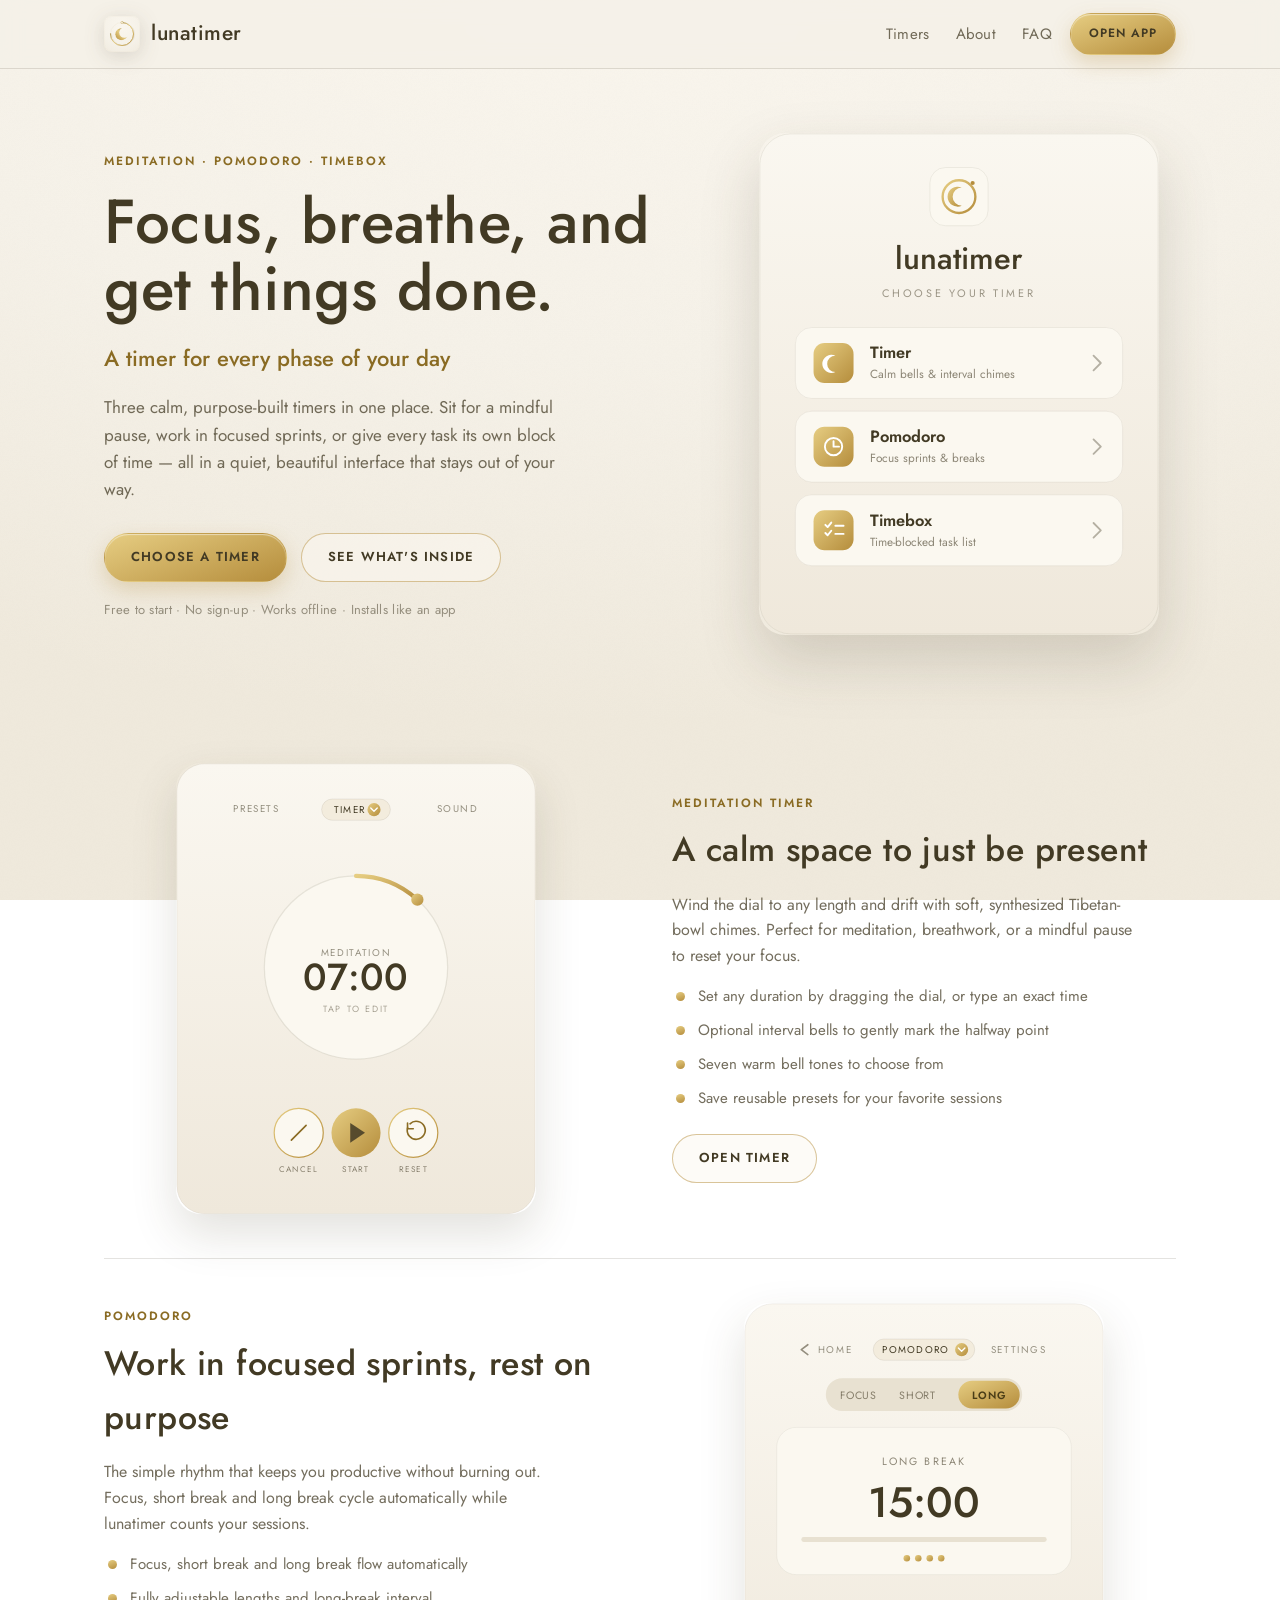
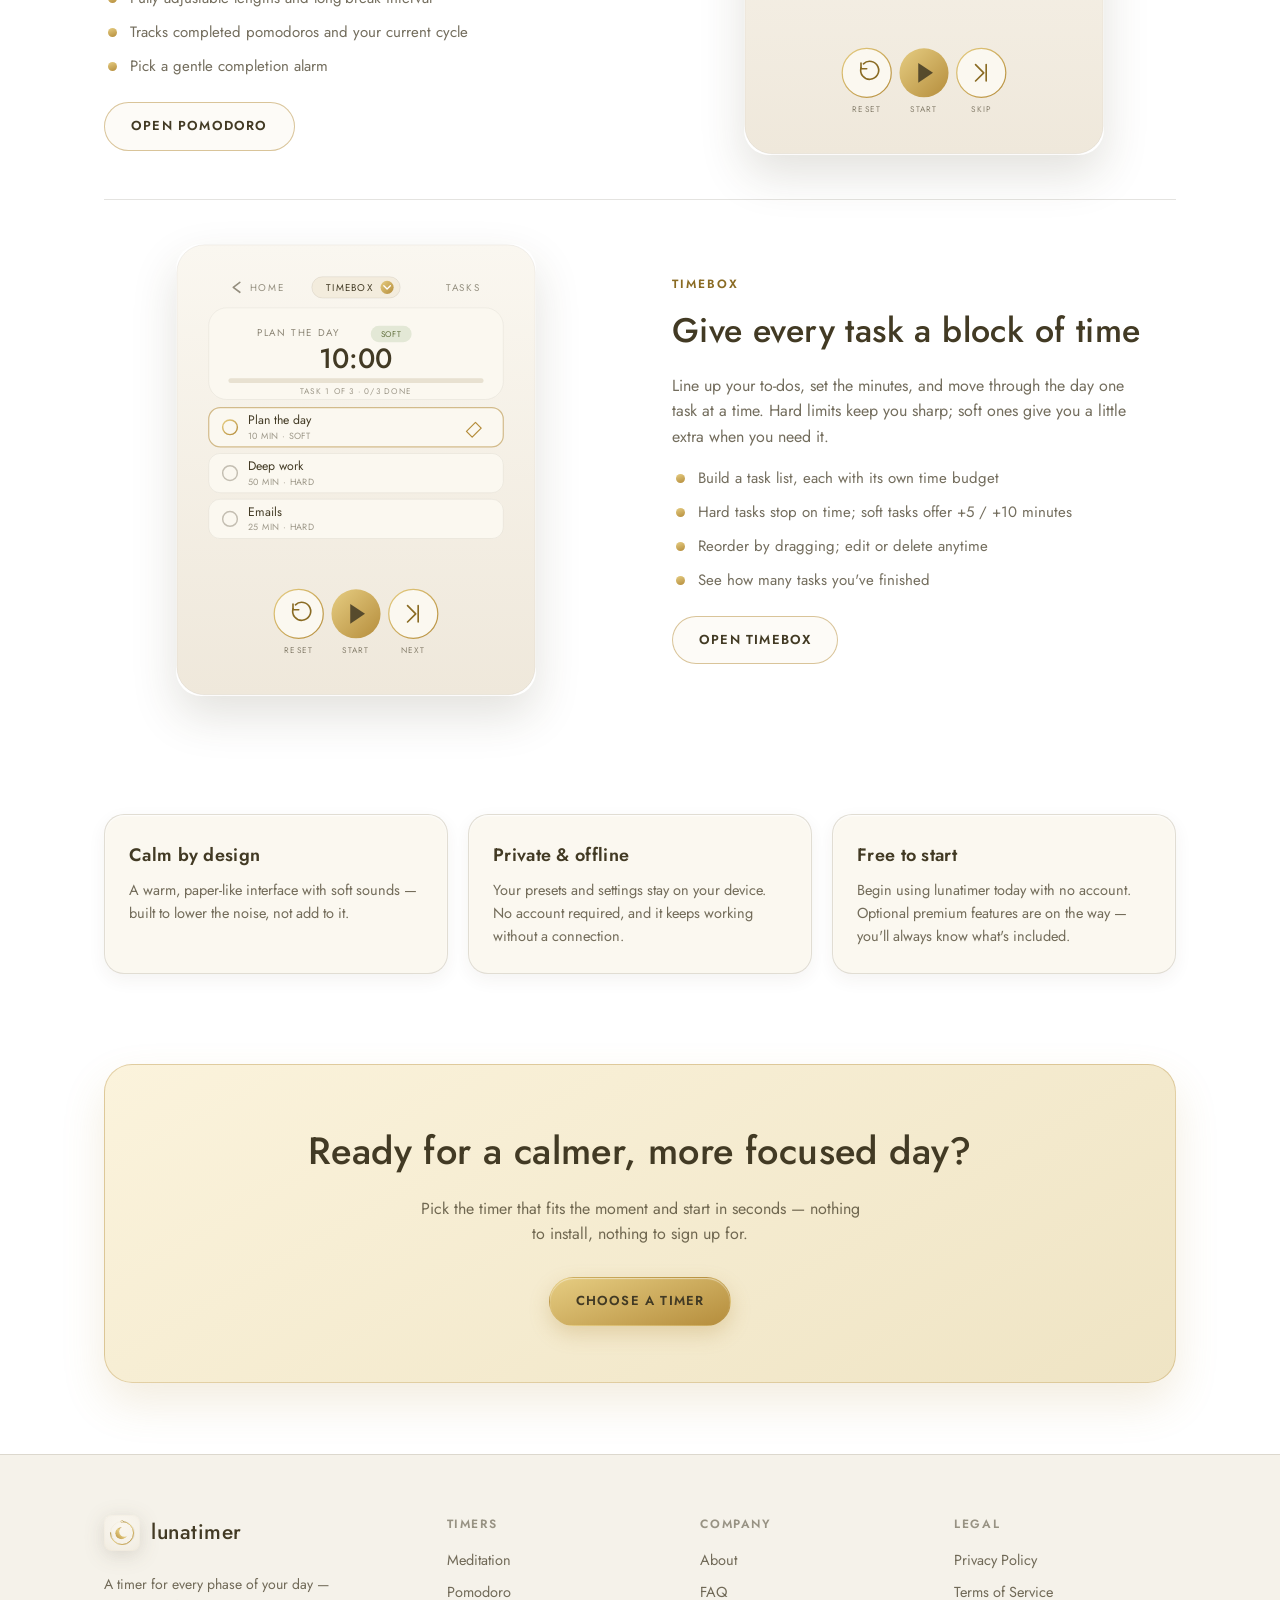
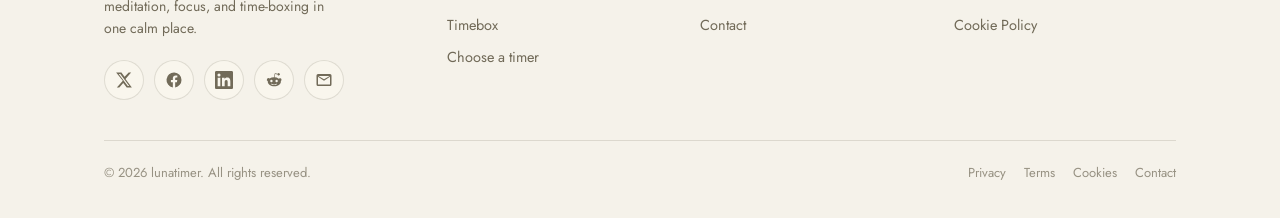
==== commit 86537e9e: "Landing: tighten desktop spacing, add footer share icons, fix mobile buttons + footer columns" ====
--- a/index.html
+++ b/index.html
@@ -330,6 +330,13 @@
                         <span class="brand-name">lunatimer</span>
                     </a>
                     <p>A timer for every phase of your day — meditation, focus, and time-boxing in one calm place.</p>
+                    <div class="footer-social" aria-label="Share lunatimer">
+                        <a class="soc" href="https://twitter.com/intent/tweet?url=https%3A%2F%2Flunatimer.app%2F&text=lunatimer%20%E2%80%94%20a%20calm%20timer%20for%20meditation%2C%20focus%20%26%20timeboxing" target="_blank" rel="noopener" aria-label="Share on X"><svg viewBox="0 0 24 24" aria-hidden="true"><path d="M18.244 2H21.5l-7.5 8.57L22.5 22h-6.9l-4.6-6.02L5.7 22H2.44l7.98-9.12L1.5 2h7.08l4.16 5.5L18.244 2Zm-1.2 18h1.9L7.03 4H5l12.04 16Z"/></svg></a>
+                        <a class="soc" href="https://www.facebook.com/sharer/sharer.php?u=https%3A%2F%2Flunatimer.app%2F" target="_blank" rel="noopener" aria-label="Share on Facebook"><svg viewBox="0 0 24 24" aria-hidden="true"><path d="M22 12a10 10 0 1 0-11.56 9.88v-6.99H7.9V12h2.54V9.8c0-2.5 1.49-3.89 3.77-3.89 1.09 0 2.24.2 2.24.2v2.46h-1.26c-1.24 0-1.63.77-1.63 1.56V12h2.78l-.44 2.89h-2.34v6.99A10 10 0 0 0 22 12Z"/></svg></a>
+                        <a class="soc" href="https://www.linkedin.com/sharing/share-offsite/?url=https%3A%2F%2Flunatimer.app%2F" target="_blank" rel="noopener" aria-label="Share on LinkedIn"><svg viewBox="0 0 24 24" aria-hidden="true"><path d="M20.45 20.45h-3.56v-5.57c0-1.33-.02-3.04-1.85-3.04-1.85 0-2.14 1.45-2.14 2.94v5.67H9.35V9h3.42v1.56h.05c.48-.9 1.64-1.85 3.37-1.85 3.6 0 4.27 2.37 4.27 5.46v6.28ZM5.34 7.43a2.06 2.06 0 1 1 0-4.13 2.06 2.06 0 0 1 0 4.13ZM7.12 20.45H3.55V9h3.57v11.45ZM22.22 0H1.77C.79 0 0 .77 0 1.73v20.54C0 23.23.79 24 1.77 24h20.45c.98 0 1.78-.77 1.78-1.73V1.73C24 .77 23.2 0 22.22 0Z"/></svg></a>
+                        <a class="soc" href="https://www.reddit.com/submit?url=https%3A%2F%2Flunatimer.app%2F&title=lunatimer" target="_blank" rel="noopener" aria-label="Share on Reddit"><svg viewBox="0 0 24 24" aria-hidden="true"><path d="M22 11.8a2.2 2.2 0 0 0-3.73-1.58 10.86 10.86 0 0 0-5.6-1.77l.95-4.48 3.11.66a1.57 1.57 0 1 0 .16-.98l-3.47-.74a.4.4 0 0 0-.47.31l-1.06 5a10.9 10.9 0 0 0-5.7 1.77 2.2 2.2 0 1 0-2.42 3.6c-.03.22-.05.44-.05.66 0 3.36 3.9 6.08 8.72 6.08 4.81 0 8.72-2.72 8.72-6.08 0-.22-.02-.44-.05-.65A2.2 2.2 0 0 0 22 11.8ZM7 13.4a1.57 1.57 0 1 1 3.14 0 1.57 1.57 0 0 1-3.14 0Zm8.77 4.15c-1.07 1.07-3.12 1.15-3.72 1.15-.6 0-2.65-.08-3.72-1.15a.4.4 0 0 1 .57-.57c.67.67 2.11.91 3.15.91 1.04 0 2.48-.24 3.15-.91a.4.4 0 1 1 .57.57Zm-.28-2.58a1.57 1.57 0 1 1 0-3.14 1.57 1.57 0 0 1 0 3.14Z"/></svg></a>
+                        <a class="soc" href="mailto:?subject=lunatimer&body=A%20calm%20timer%20for%20meditation%2C%20focus%20and%20timeboxing%3A%20https%3A%2F%2Flunatimer.app%2F" aria-label="Share by email"><svg viewBox="0 0 24 24" aria-hidden="true"><path d="M4 4h16a2 2 0 0 1 2 2v12a2 2 0 0 1-2 2H4a2 2 0 0 1-2-2V6a2 2 0 0 1 2-2Zm8 7 7.5-4.5h-15L12 11Zm0 2L4 7.67V18h16V7.67L12 13Z"/></svg></a>
+                    </div>
                 </div>
                 <div class="footer-col">
                     <h4>Timers</h4>
--- a/site.css
+++ b/site.css
@@ -144,12 +144,12 @@
 .header-actions { display: flex; align-items: center; gap: 12px; }
 
 /* ---------- hero ---------- */
-.hero { padding: clamp(48px, 8vw, 96px) 0 clamp(40px, 6vw, 72px); }
+.hero { padding: clamp(36px, 5vw, 64px) 0 clamp(28px, 4vw, 48px); }
 .hero .wrap {
     display: grid;
-    grid-template-columns: 1.1fr 0.9fr;
-    align-items: center;
-    gap: clamp(32px, 6vw, 72px);
+    grid-template-columns: 1.15fr 0.85fr;
+    align-items: center;
+    gap: clamp(28px, 4vw, 56px);
 }
 .hero-eyebrow {
     display: inline-block;
@@ -184,7 +184,7 @@
 .hero-art { display: flex; justify-content: center; }
 .hero-art img, .hero-art .shot {
     width: 100%;
-    max-width: 340px;
+    max-width: 400px;
     display: block;
     border-radius: 26px;
     box-shadow: 0 26px 60px rgba(66, 58, 36, 0.18);
@@ -192,13 +192,13 @@
 .shot text { font-family: 'Jost', -apple-system, 'Segoe UI', sans-serif; }
 
 /* ---------- feature rows ---------- */
-.features { padding: clamp(24px, 5vw, 56px) 0; }
+.features { padding: clamp(16px, 3vw, 36px) 0; }
 .feature {
     display: grid;
     grid-template-columns: 1fr 1fr;
     align-items: center;
-    gap: clamp(28px, 6vw, 76px);
-    padding: clamp(30px, 5vw, 60px) 0;
+    gap: clamp(28px, 5vw, 64px);
+    padding: clamp(24px, 4vw, 44px) 0;
     border-top: 1px solid var(--line);
 }
 .feature:first-child { border-top: none; }
@@ -206,7 +206,7 @@
 .feature-art { display: flex; justify-content: center; }
 .feature-art img, .feature-art .shot {
     width: 100%;
-    max-width: 320px;
+    max-width: 360px;
     display: block;
     border-radius: 25px;
     box-shadow: 0 20px 46px rgba(66, 58, 36, 0.15);
@@ -245,7 +245,7 @@
 .feature-copy .btn { margin-top: 24px; }
 
 /* ---------- value strip ---------- */
-.values { padding: clamp(30px, 5vw, 56px) 0; }
+.values { padding: clamp(20px, 3vw, 40px) 0; }
 .values-grid {
     display: grid;
     grid-template-columns: repeat(3, 1fr);
@@ -262,7 +262,7 @@
 .value-card p { margin-top: 8px; font-size: 14.5px; color: var(--ink-soft); }
 
 /* ---------- CTA band ---------- */
-.cta-band { padding: clamp(40px, 6vw, 80px) 0; }
+.cta-band { padding: clamp(28px, 4vw, 56px) 0; }
 .cta-band .wrap {
     background: linear-gradient(150deg, #fbf3dc, #efe4c4);
     border: 1px solid rgba(181, 141, 60, 0.35);
@@ -289,6 +289,25 @@
     gap: 32px;
 }
 .footer-brand p { margin-top: 14px; font-size: 14px; color: var(--ink-soft); max-width: 30ch; }
+.footer-social { display: flex; flex-wrap: wrap; gap: 10px; margin-top: 20px; }
+.footer-social .soc {
+    width: 40px; height: 40px;
+    display: inline-flex;
+    align-items: center;
+    justify-content: center;
+    border-radius: 50%;
+    background: rgba(251, 248, 240, 0.7);
+    border: 1px solid var(--line);
+    color: var(--ink-soft);
+    transition: transform 0.15s ease, color 0.2s ease, border-color 0.2s ease, background 0.2s ease;
+}
+.footer-social .soc:hover {
+    color: var(--gold-c);
+    border-color: rgba(181, 141, 60, 0.6);
+    background: rgba(230, 205, 130, 0.18);
+    transform: translateY(-2px);
+}
+.footer-social .soc svg { width: 18px; height: 18px; fill: currentColor; }
 .footer-col h4 {
     font-size: 12px;
     font-weight: 600;
@@ -381,20 +400,27 @@
     .hero .wrap { grid-template-columns: 1fr; text-align: center; }
     .hero-art { order: -1; }
     .hero-art img, .hero-art .shot { max-width: 260px; }
-    .hero-actions, .hero p.lead { margin-left: auto; margin-right: auto; }
+    .hero-actions { margin-left: auto; margin-right: auto; justify-content: center; }
+    .hero p.lead { margin-left: auto; margin-right: auto; }
     .feature, .feature.reverse { grid-template-columns: 1fr; text-align: center; }
     .feature.reverse .feature-art { order: -1; }
     .feature-art { order: -1; }
     .feature-copy p, .feature-copy ul { margin-left: auto; margin-right: auto; }
     .feature-copy ul { display: inline-block; text-align: left; }
     .feature-art img, .feature-art .shot { max-width: 250px; }
-    .values-grid { grid-template-columns: 1fr; }
+    .values-grid { grid-template-columns: 1fr 1fr; }
     .footer-top { grid-template-columns: 1fr 1fr; }
+    .footer-social { justify-content: center; }
 }
 
 @media (max-width: 620px) {
     .site-nav { display: none; }
-    .footer-top { grid-template-columns: 1fr; }
+    .hero-actions { flex-direction: column; align-items: stretch; }
+    .hero-actions .btn { width: 100%; }
+    .values-grid { grid-template-columns: 1fr; }
+    .footer-top { grid-template-columns: repeat(3, 1fr); gap: 22px 16px; }
+    .footer-brand { grid-column: 1 / -1; }
+    .footer-brand p { max-width: none; }
     .footer-bottom { justify-content: center; text-align: center; flex-direction: column; align-items: center; }
     .wrap { padding: 0 18px; }
 }
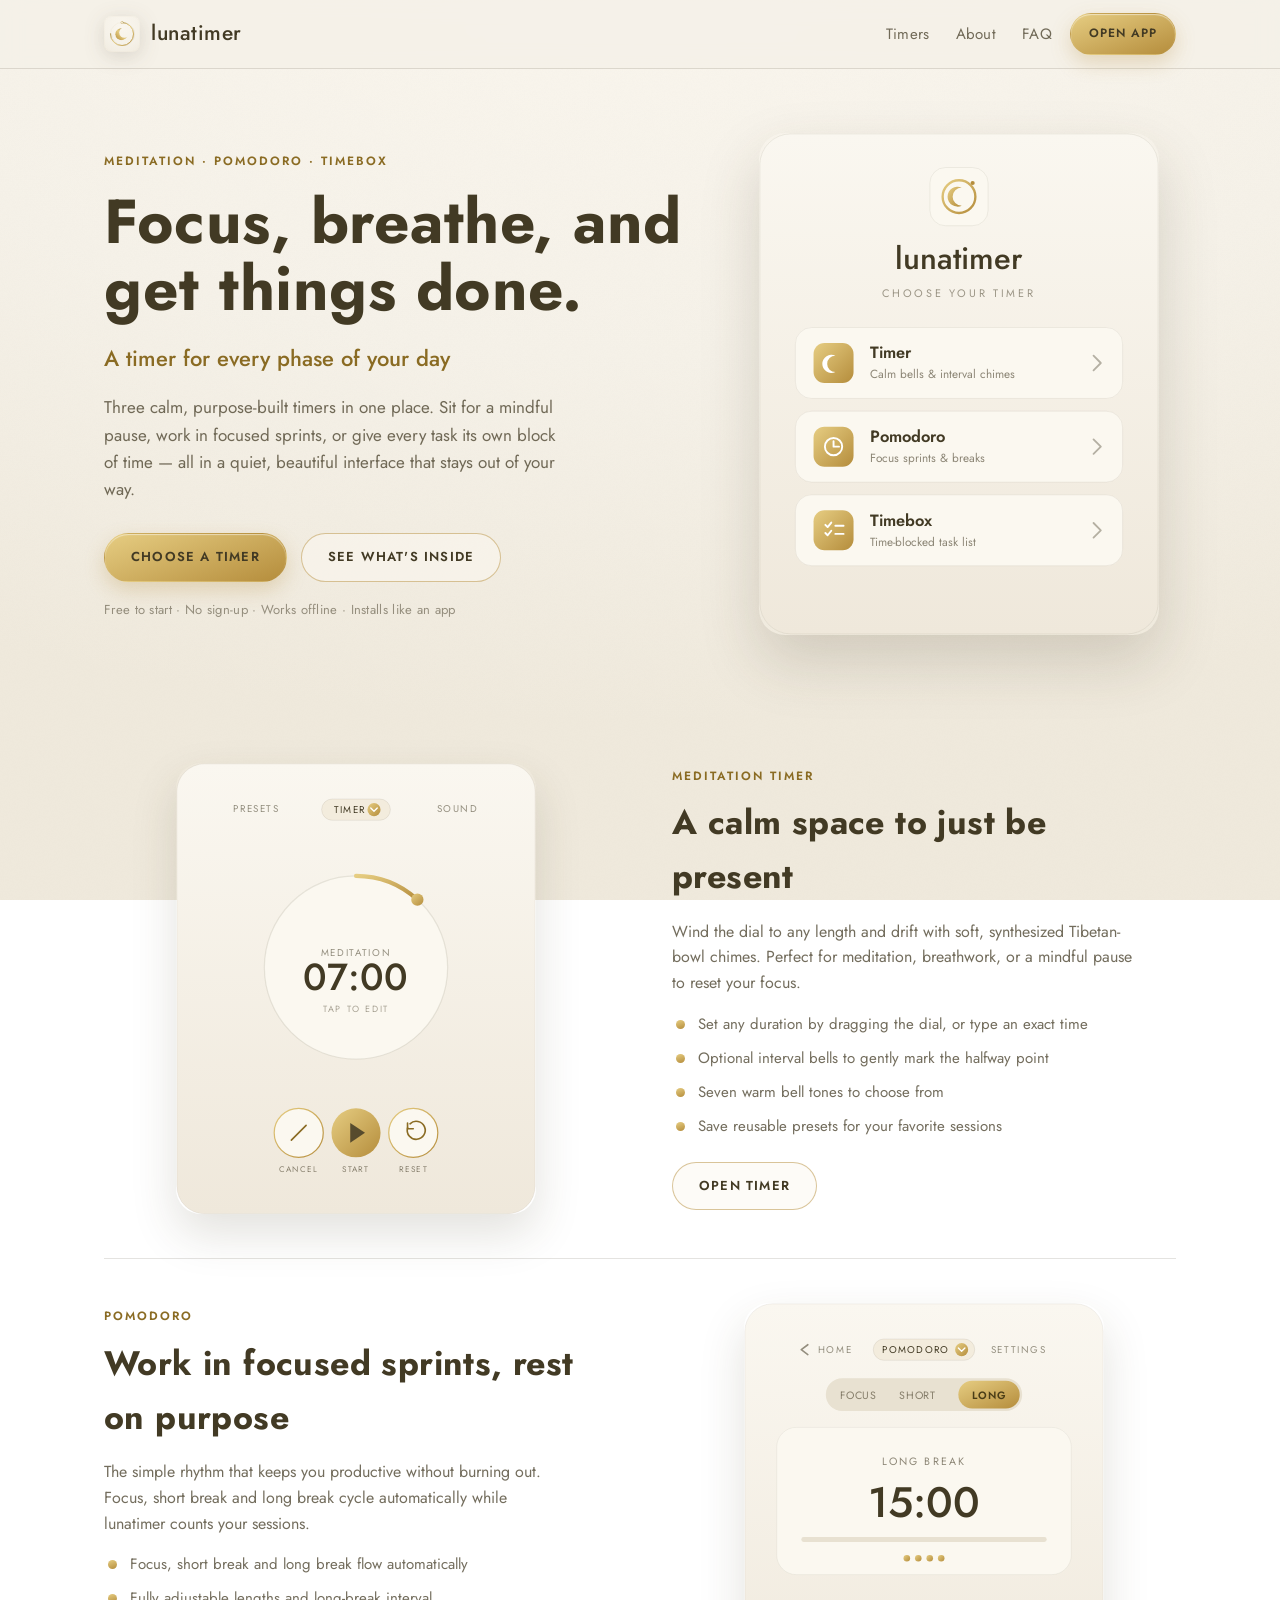
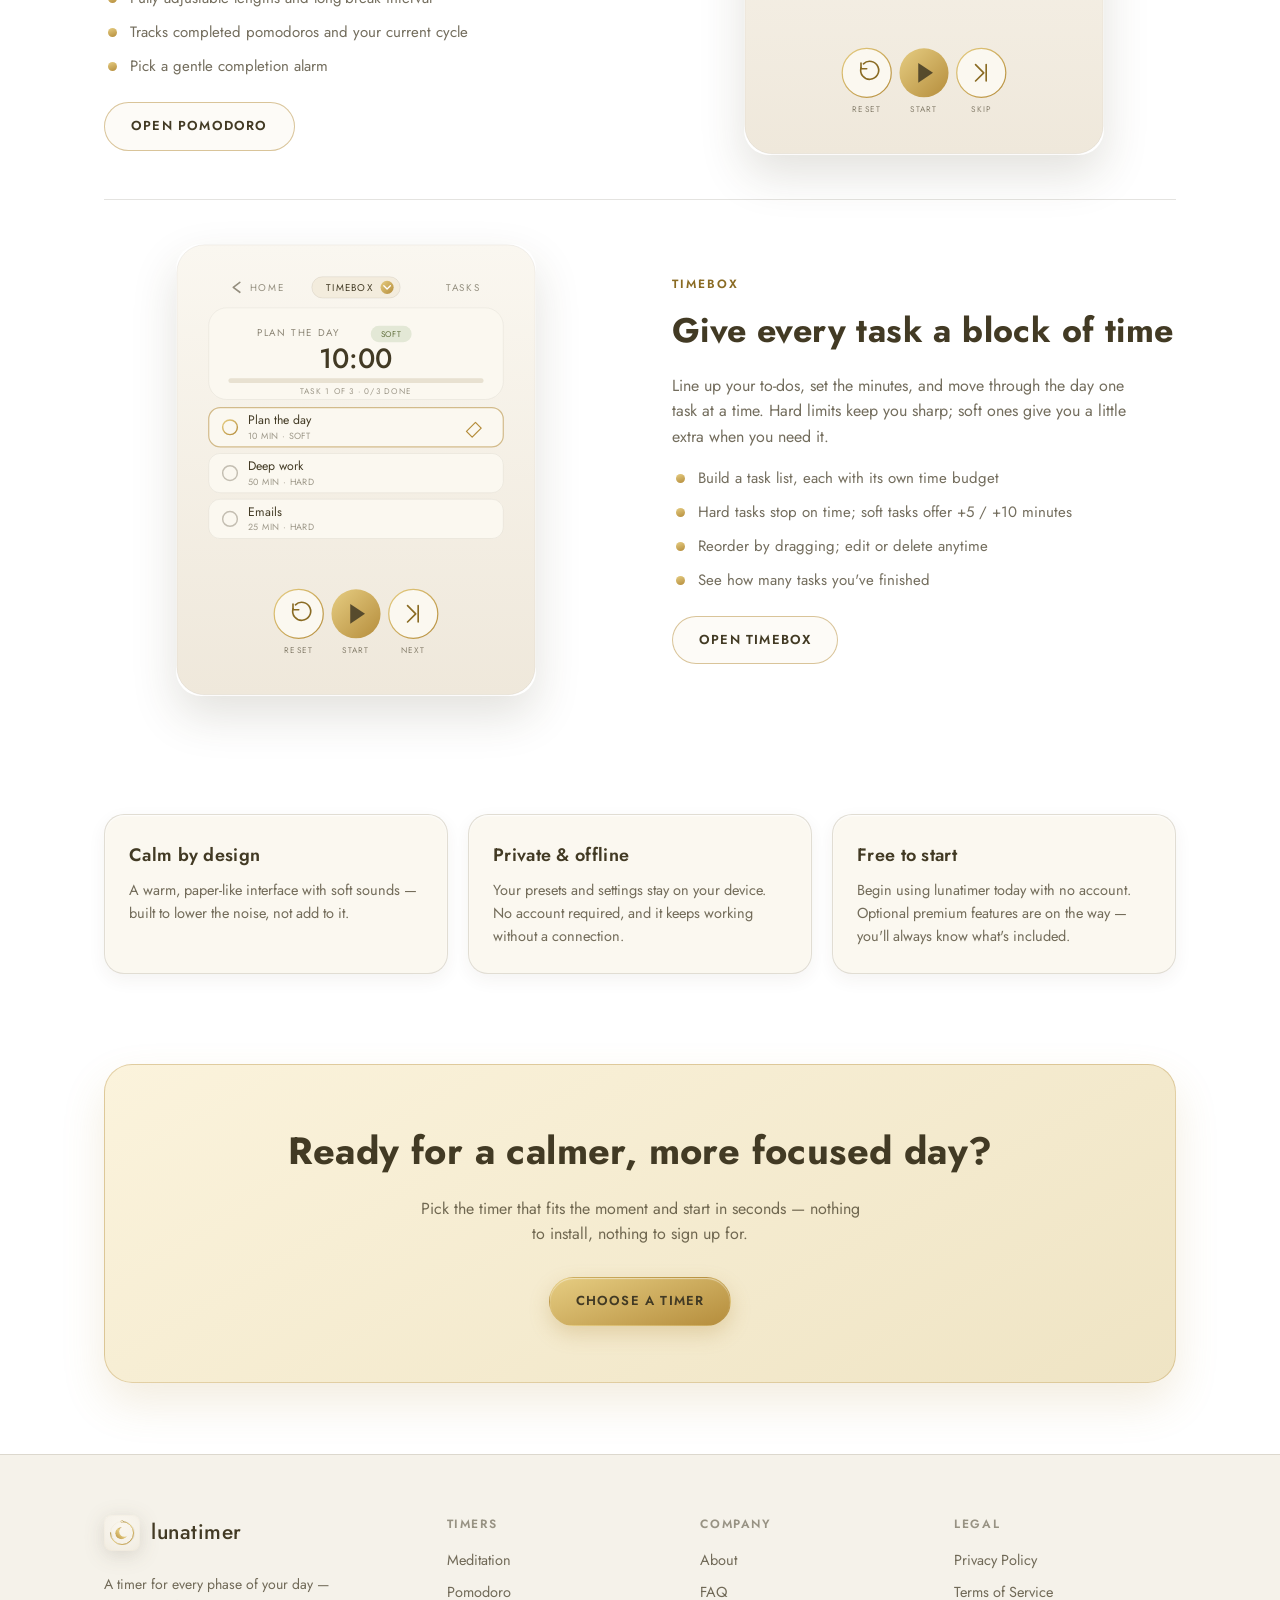
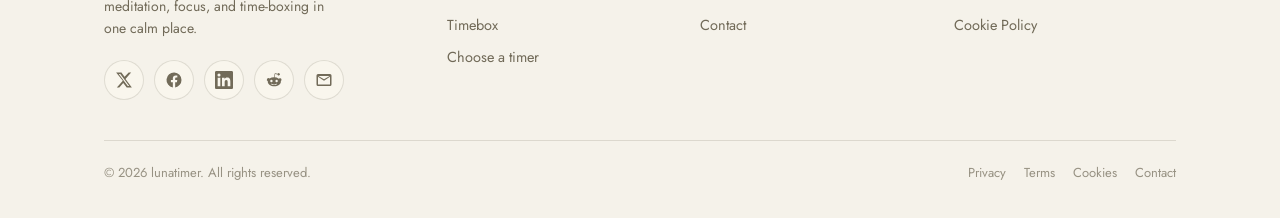
==== commit c90d12a3: "Landing: bolder H1/H2 headings (weight 700)" ====
--- a/index.html
+++ b/index.html
@@ -38,8 +38,8 @@
     <link rel="apple-touch-icon" href="apple-touch-icon.png">
     <link rel="preconnect" href="https://fonts.googleapis.com">
     <link rel="preconnect" href="https://fonts.gstatic.com" crossorigin>
-    <link rel="stylesheet" href="https://fonts.googleapis.com/css2?family=Jost:wght@400;500;600&display=swap" media="print" onload="this.media='all'">
-    <noscript><link rel="stylesheet" href="https://fonts.googleapis.com/css2?family=Jost:wght@400;500;600&display=swap"></noscript>
+    <link rel="stylesheet" href="https://fonts.googleapis.com/css2?family=Jost:wght@400;500;600;700&display=swap" media="print" onload="this.media='all'">
+    <noscript><link rel="stylesheet" href="https://fonts.googleapis.com/css2?family=Jost:wght@400;500;600;700&display=swap"></noscript>
     <link rel="stylesheet" href="site.css">
 
     <script type="application/ld+json">
--- a/site.css
+++ b/site.css
@@ -162,7 +162,7 @@
 }
 .hero h1 {
     font-size: clamp(38px, 6vw, 62px);
-    font-weight: 500;
+    font-weight: 700;
     line-height: 1.08;
     letter-spacing: 0.5px;
 }
@@ -213,7 +213,7 @@
 }
 .feature-copy h2 {
     font-size: clamp(26px, 3.4vw, 34px);
-    font-weight: 500;
+    font-weight: 700;
     letter-spacing: 0.4px;
 }
 .feature-copy .kicker {
@@ -272,7 +272,7 @@
     box-shadow: 0 20px 44px rgba(181, 141, 60, 0.16);
     max-width: calc(var(--wrap) - 48px);
 }
-.cta-band h2 { font-size: clamp(26px, 4vw, 38px); font-weight: 500; letter-spacing: 0.4px; }
+.cta-band h2 { font-size: clamp(26px, 4vw, 38px); font-weight: 700; letter-spacing: 0.4px; }
 .cta-band p { margin: 14px auto 0; max-width: 44ch; color: var(--ink-soft); font-size: 16px; }
 .cta-band .hero-actions { justify-content: center; }
 
@@ -415,6 +415,7 @@
 
 @media (max-width: 620px) {
     .site-nav { display: none; }
+    .header-actions { margin-left: auto; }
     .hero-actions { flex-direction: column; align-items: stretch; }
     .hero-actions .btn { width: 100%; }
     .values-grid { grid-template-columns: 1fr; }
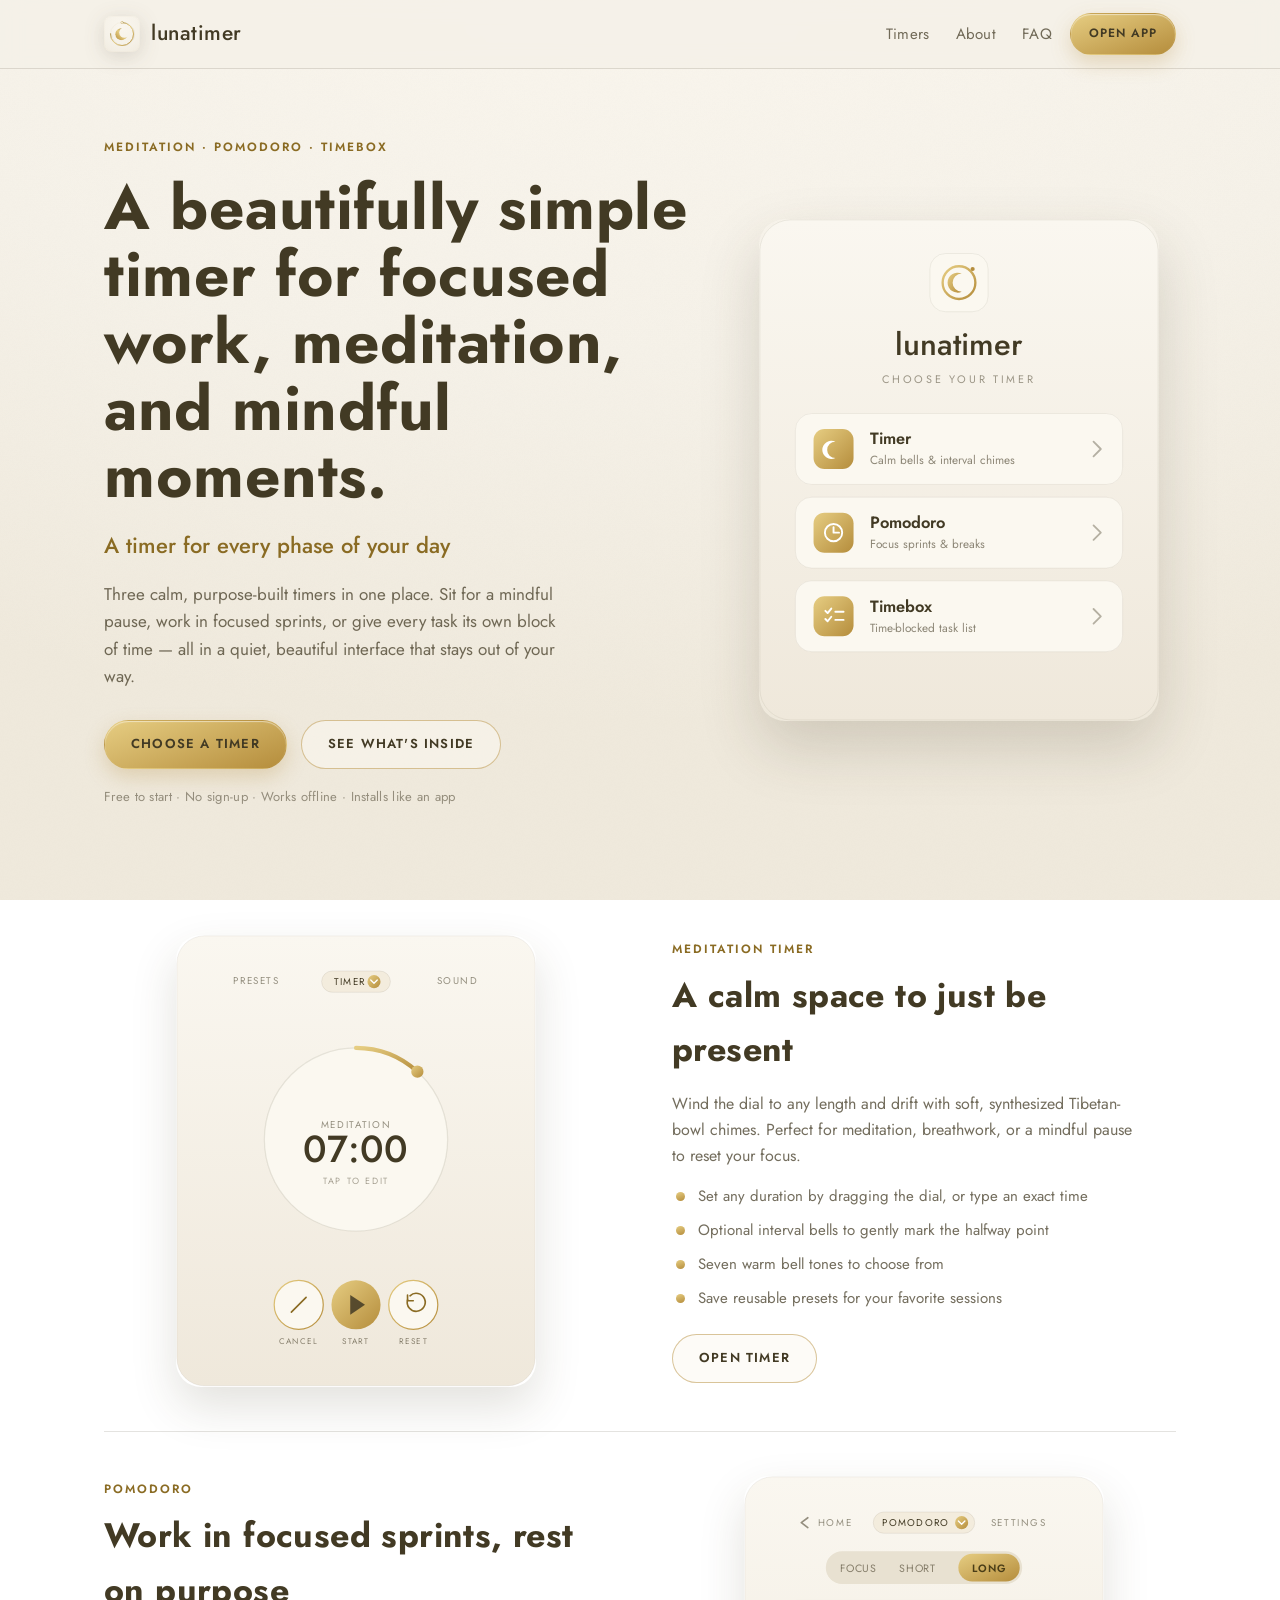
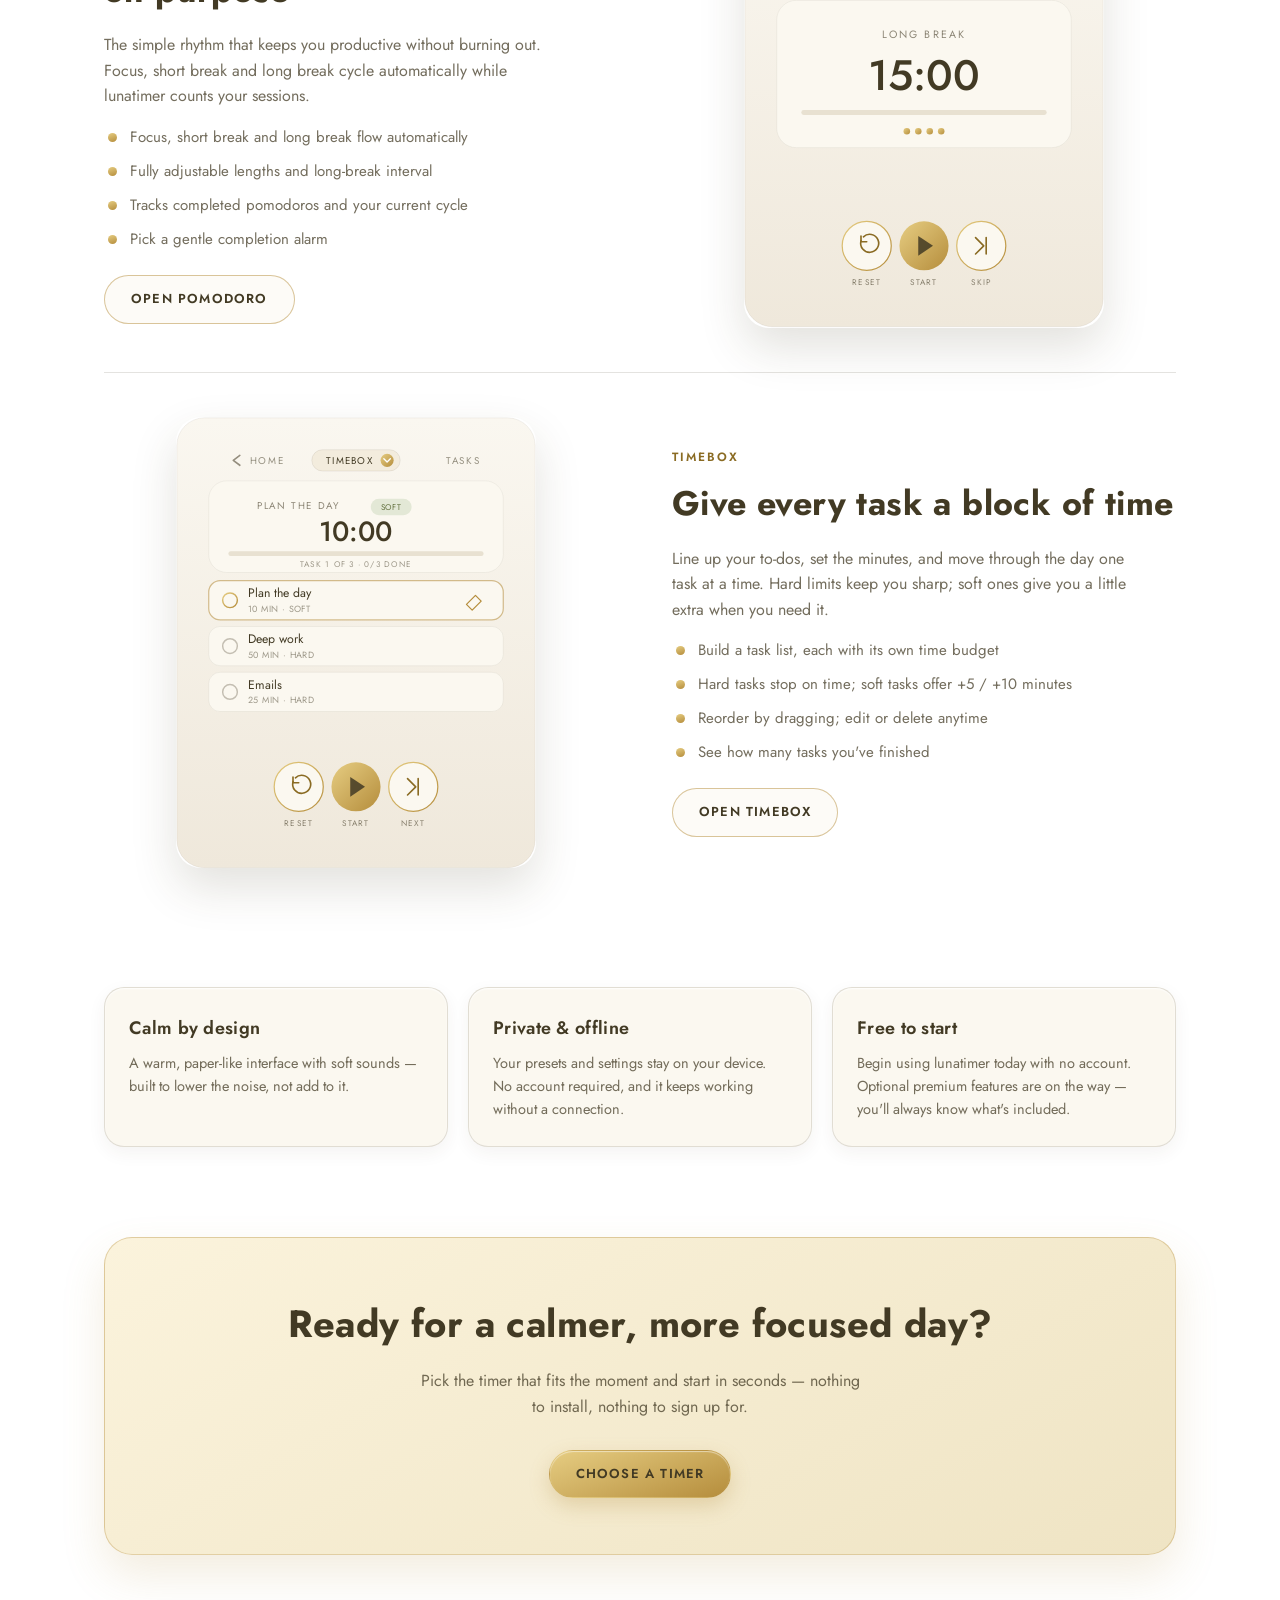
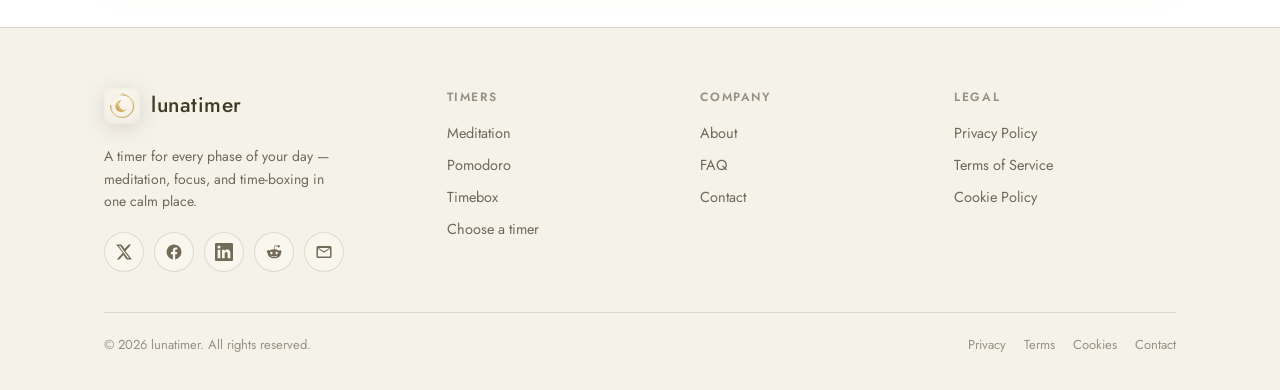
==== commit e50b4482: "Landing: rewrite hero headline" ====
--- a/index.html
+++ b/index.html
@@ -70,7 +70,7 @@
             <div class="wrap">
                 <div class="hero-copy">
                     <span class="hero-eyebrow">Meditation · Pomodoro · Timebox</span>
-                    <h1>Focus, breathe, and get things done.</h1>
+                    <h1>A beautifully simple timer for focused work, meditation, and mindful moments.</h1>
                     <p class="slogan">A timer for every phase of your day</p>
                     <p class="lead">Three calm, purpose-built timers in one place. Sit for a mindful pause, work in focused sprints, or give every task its own block of time — all in a quiet, beautiful interface that stays out of your way.</p>
                     <div class="hero-actions">
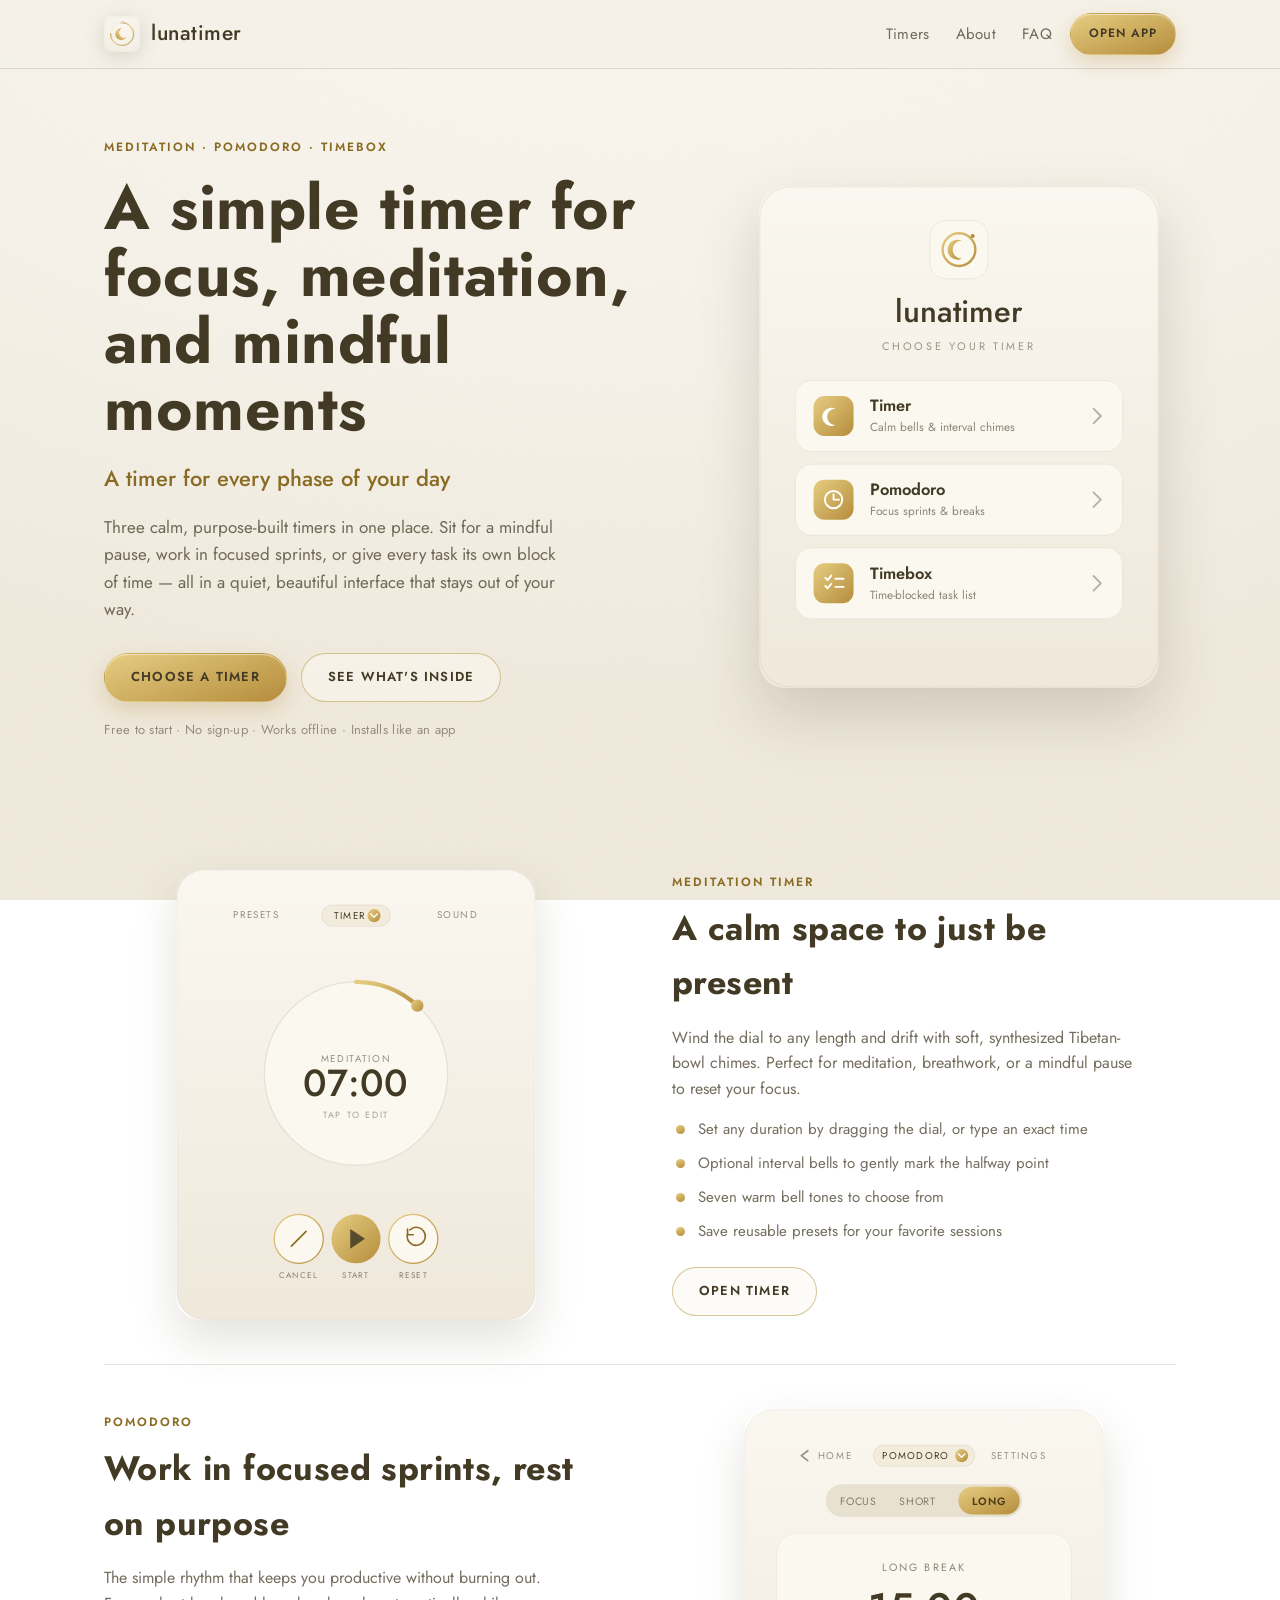
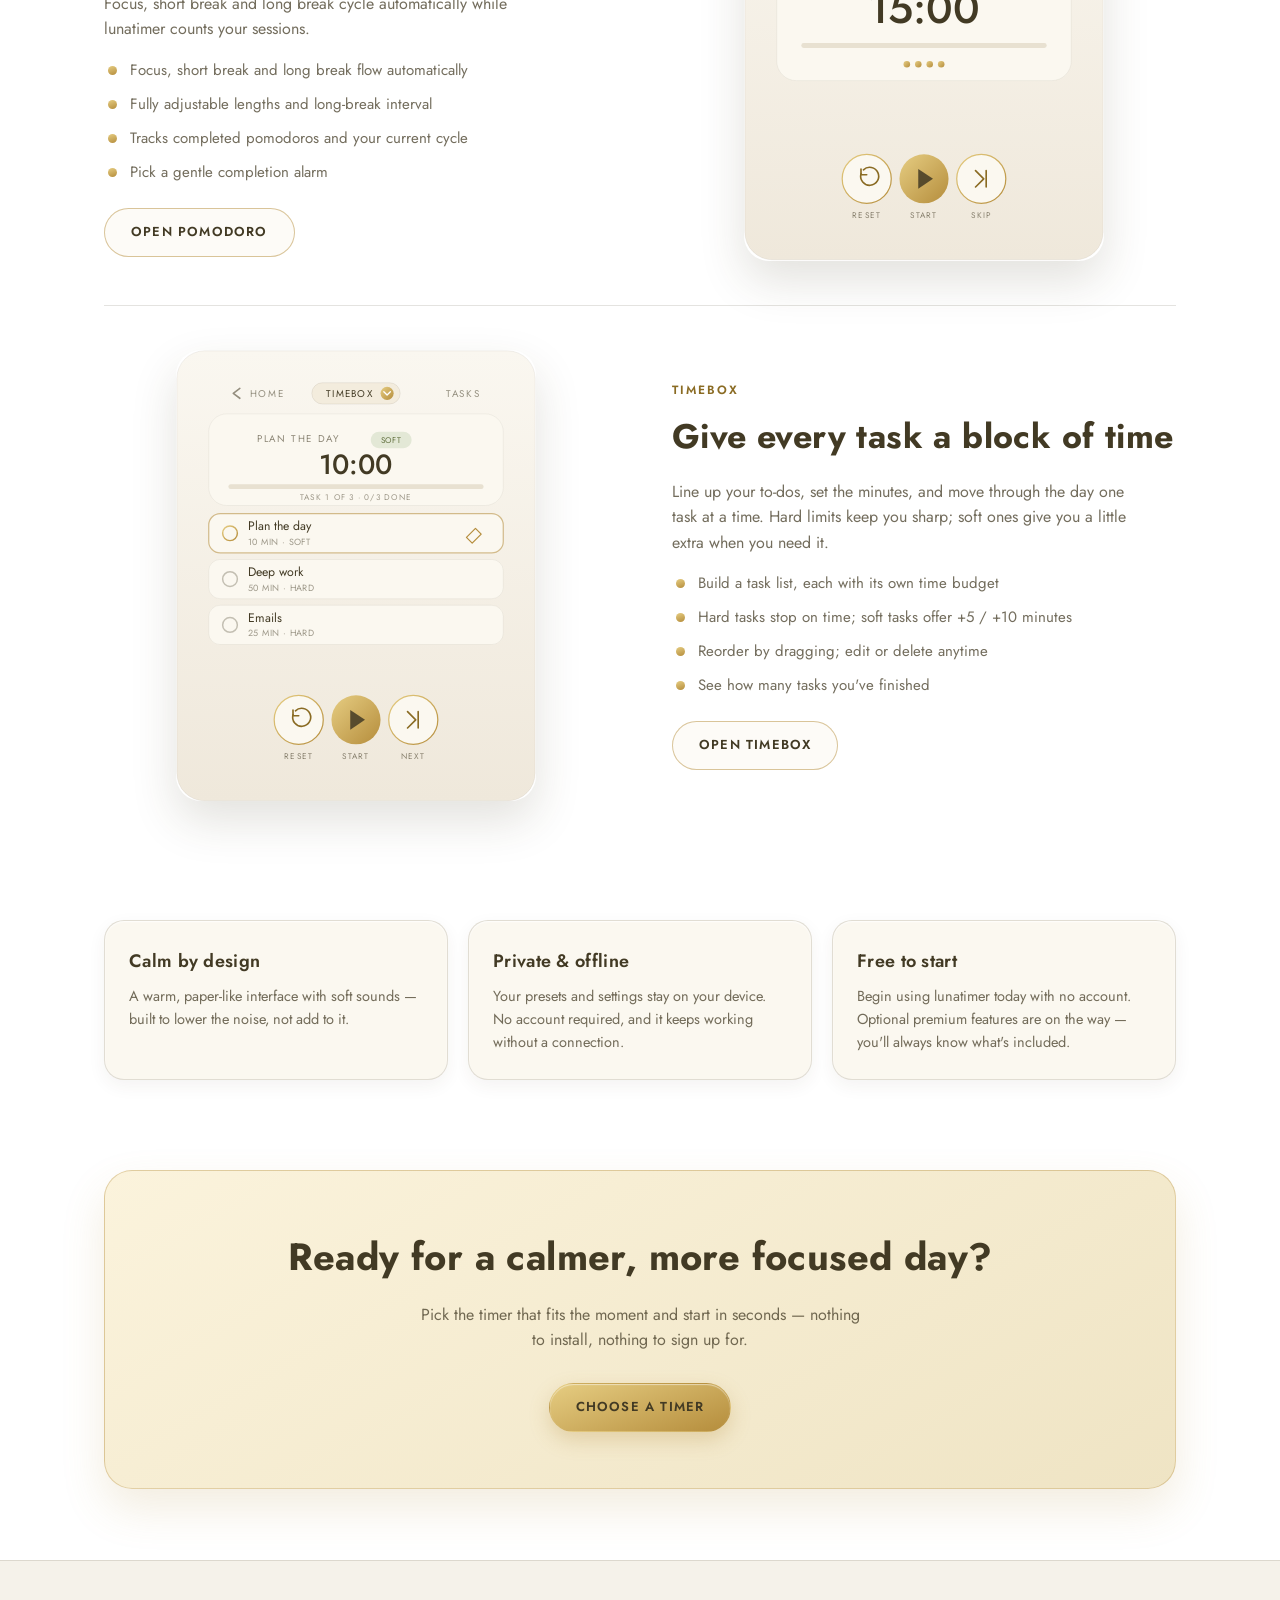
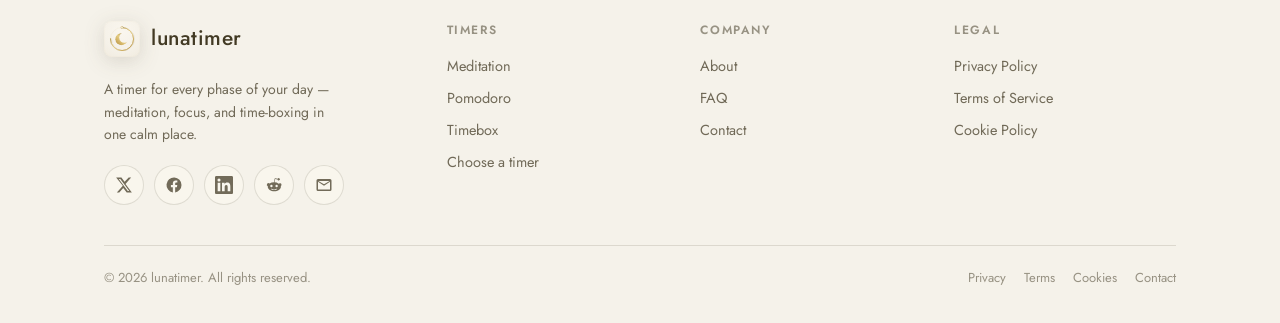
==== commit 2677f728: "Landing: shorten hero headline" ====
--- a/index.html
+++ b/index.html
@@ -70,7 +70,7 @@
             <div class="wrap">
                 <div class="hero-copy">
                     <span class="hero-eyebrow">Meditation · Pomodoro · Timebox</span>
-                    <h1>A beautifully simple timer for focused work, meditation, and mindful moments.</h1>
+                    <h1>A simple timer for focus, meditation, and mindful moments</h1>
                     <p class="slogan">A timer for every phase of your day</p>
                     <p class="lead">Three calm, purpose-built timers in one place. Sit for a mindful pause, work in focused sprints, or give every task its own block of time — all in a quiet, beautiful interface that stays out of your way.</p>
                     <div class="hero-actions">
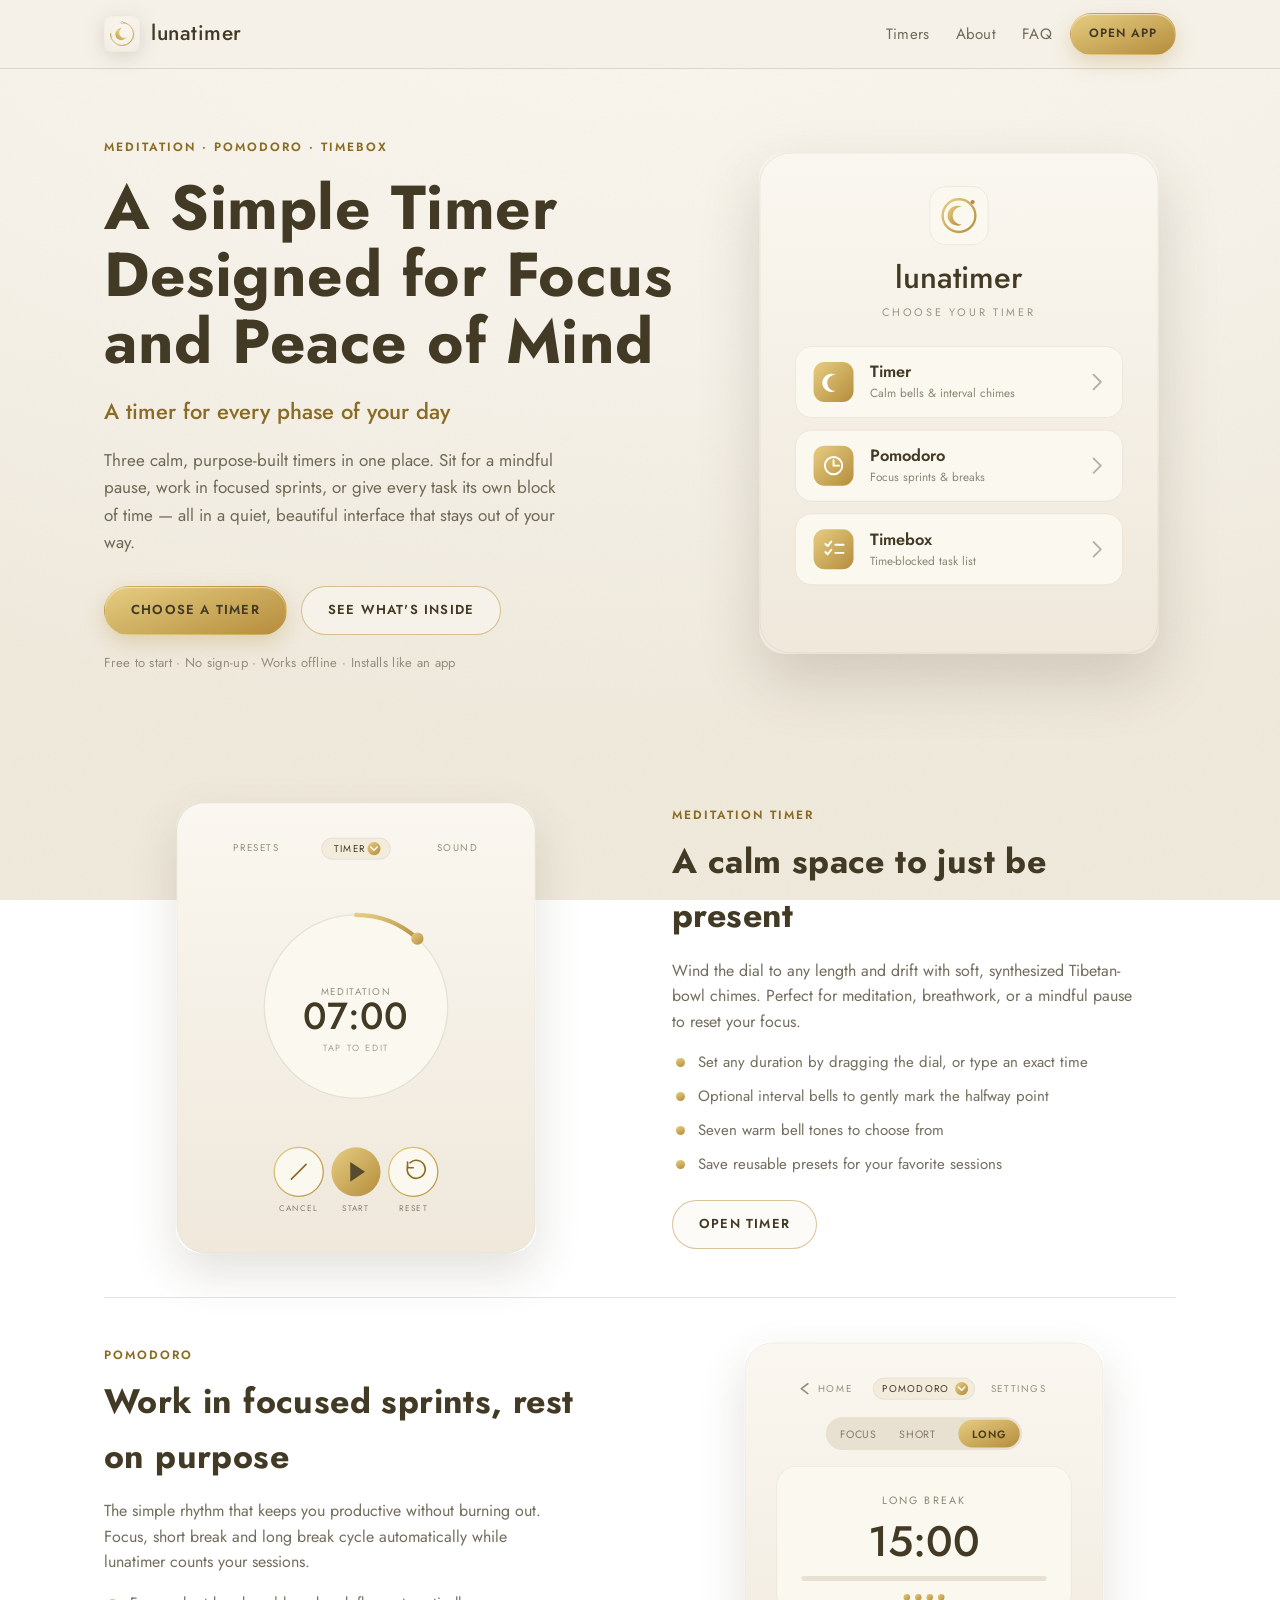
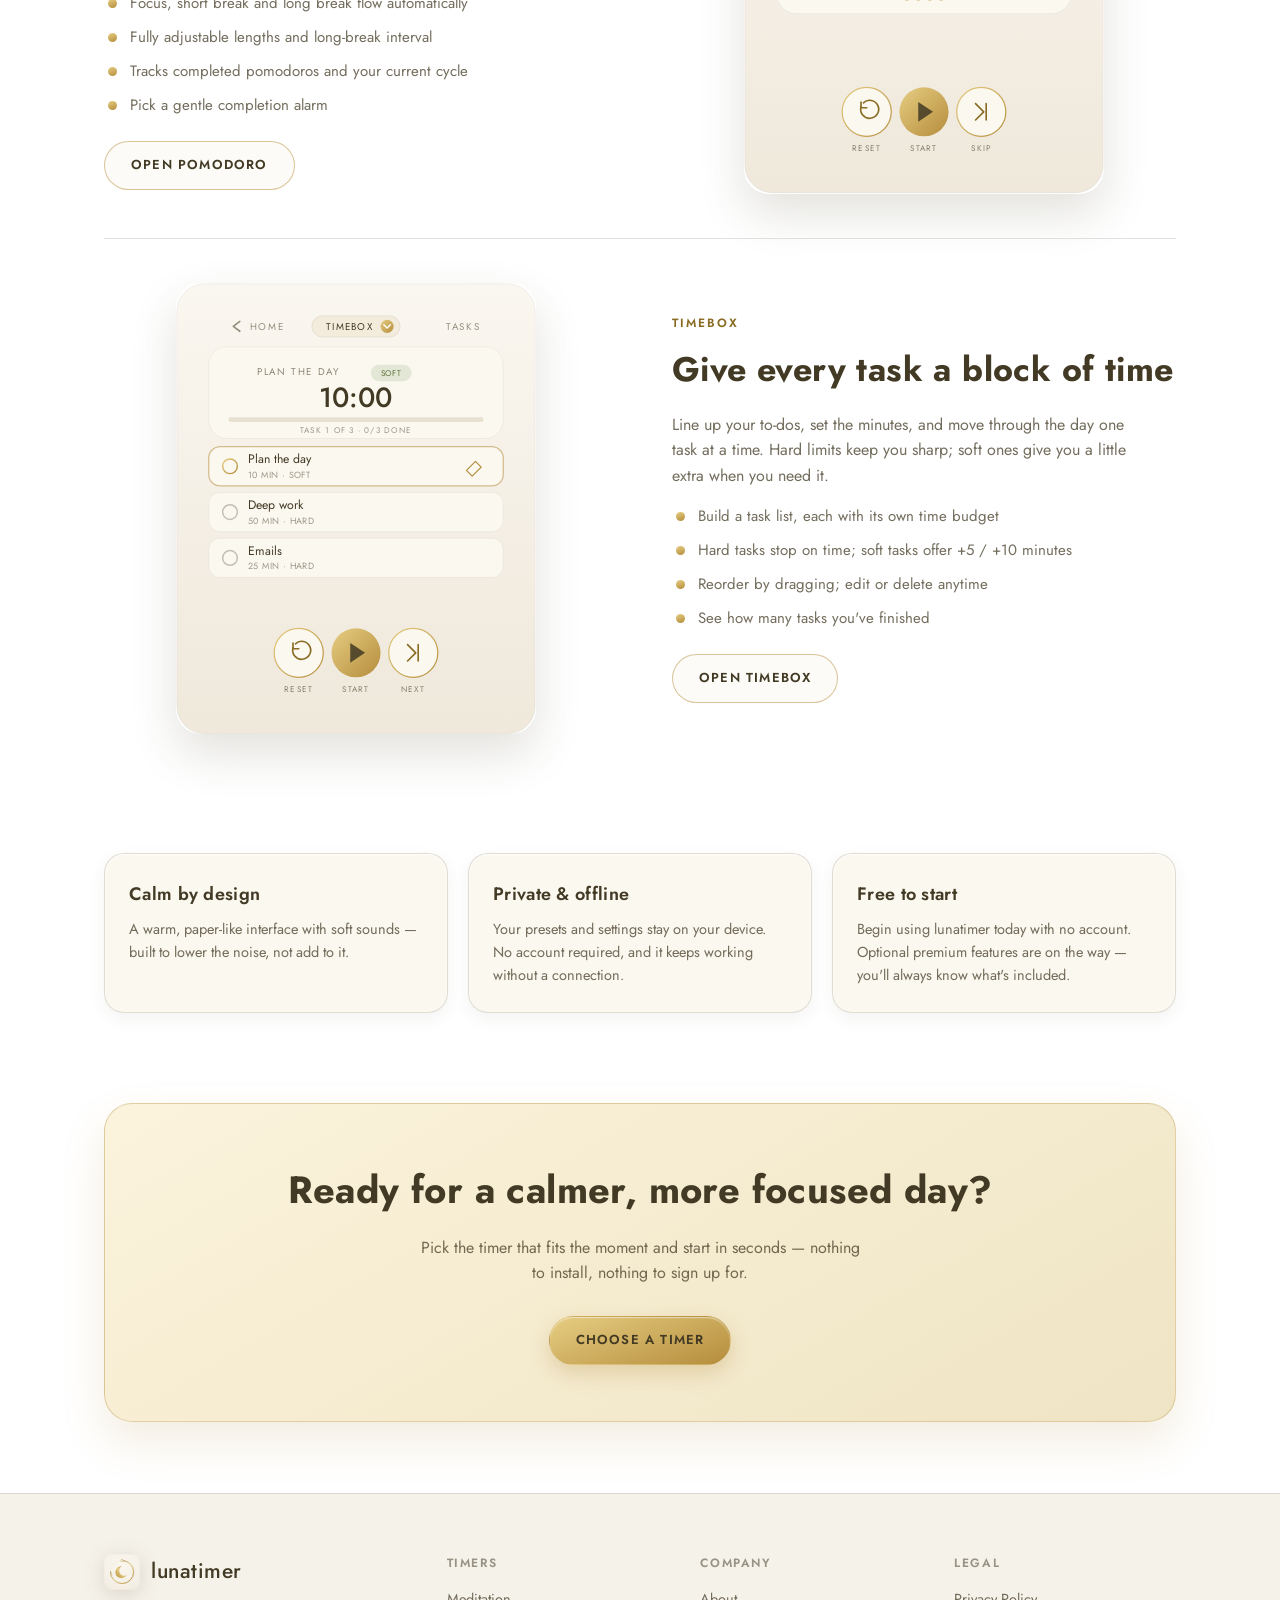
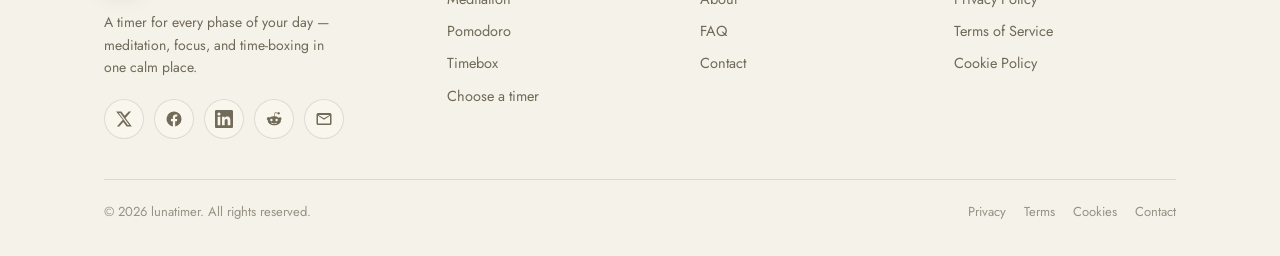
==== commit 8ceb3d6c: "Landing: update hero headline" ====
--- a/index.html
+++ b/index.html
@@ -70,7 +70,7 @@
             <div class="wrap">
                 <div class="hero-copy">
                     <span class="hero-eyebrow">Meditation · Pomodoro · Timebox</span>
-                    <h1>A simple timer for focus, meditation, and mindful moments</h1>
+                    <h1>A Simple Timer Designed for Focus and Peace of Mind</h1>
                     <p class="slogan">A timer for every phase of your day</p>
                     <p class="lead">Three calm, purpose-built timers in one place. Sit for a mindful pause, work in focused sprints, or give every task its own block of time — all in a quiet, beautiful interface that stays out of your way.</p>
                     <div class="hero-actions">
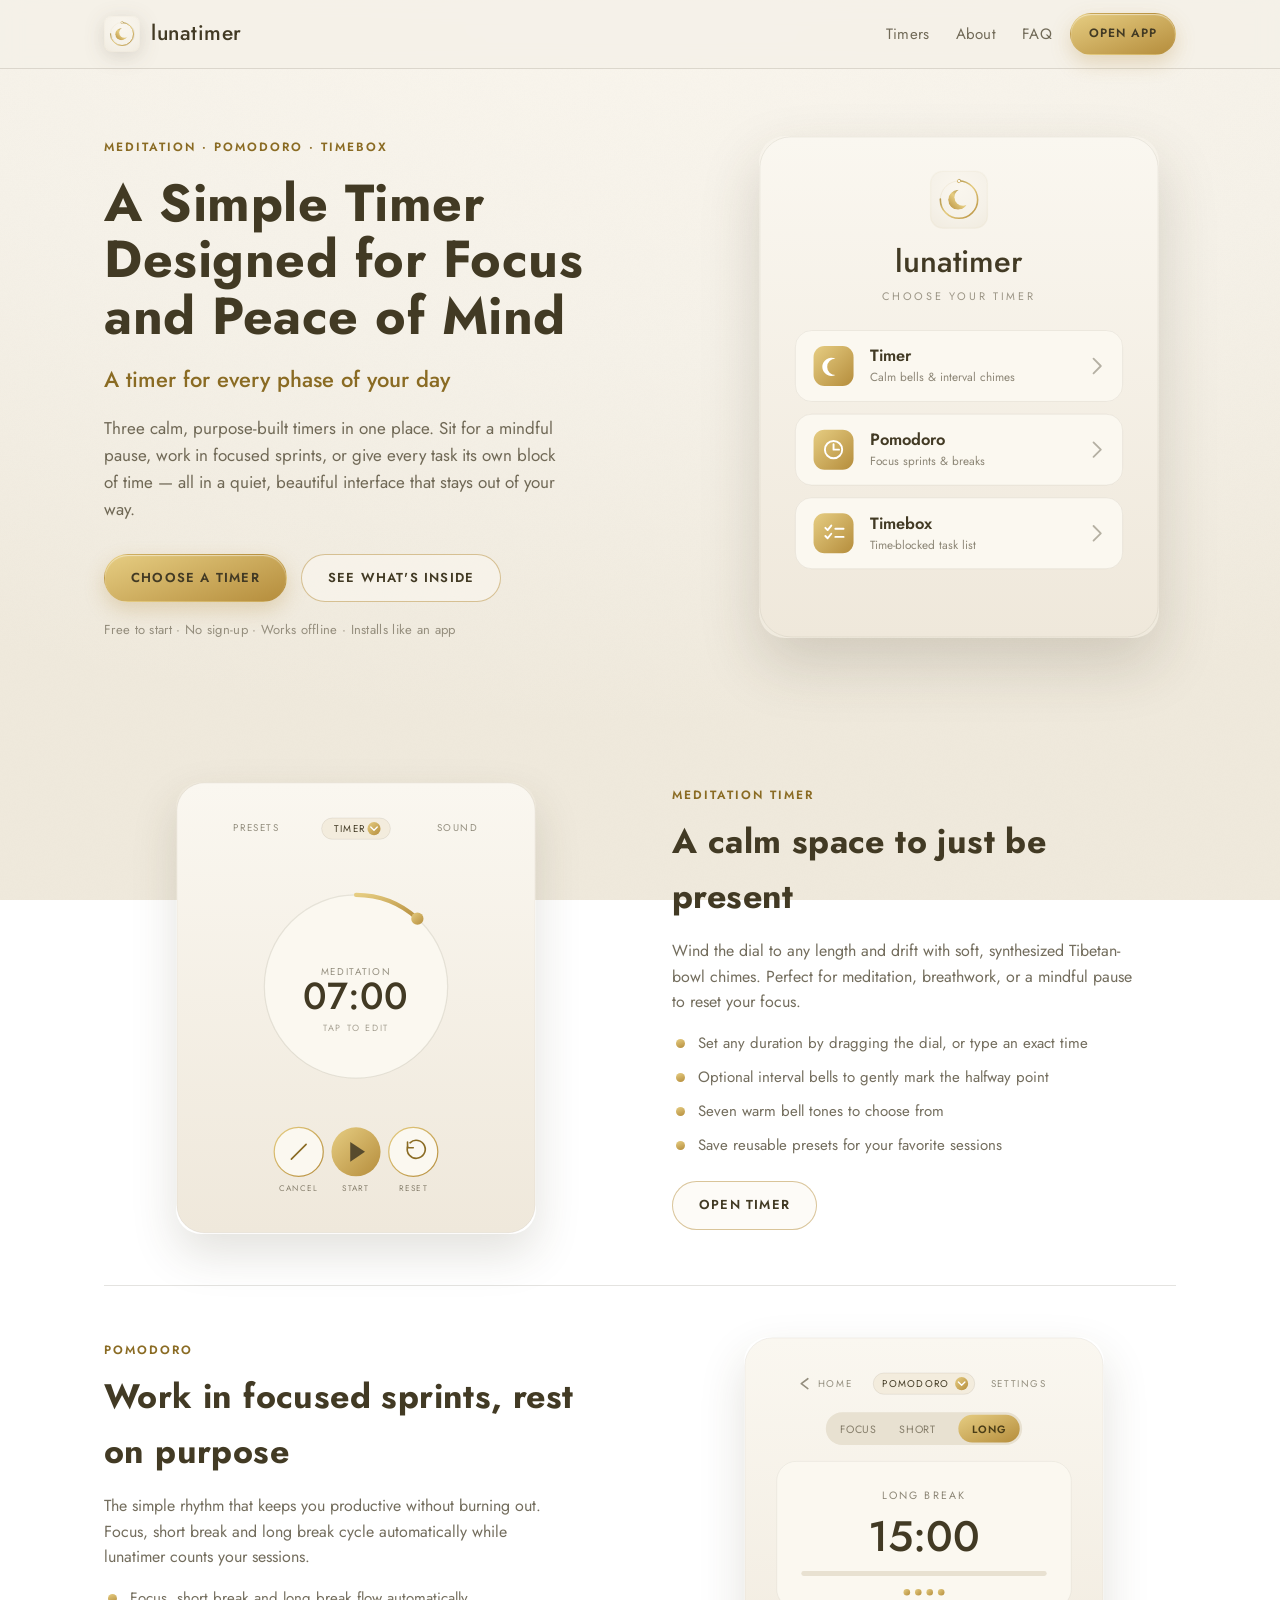
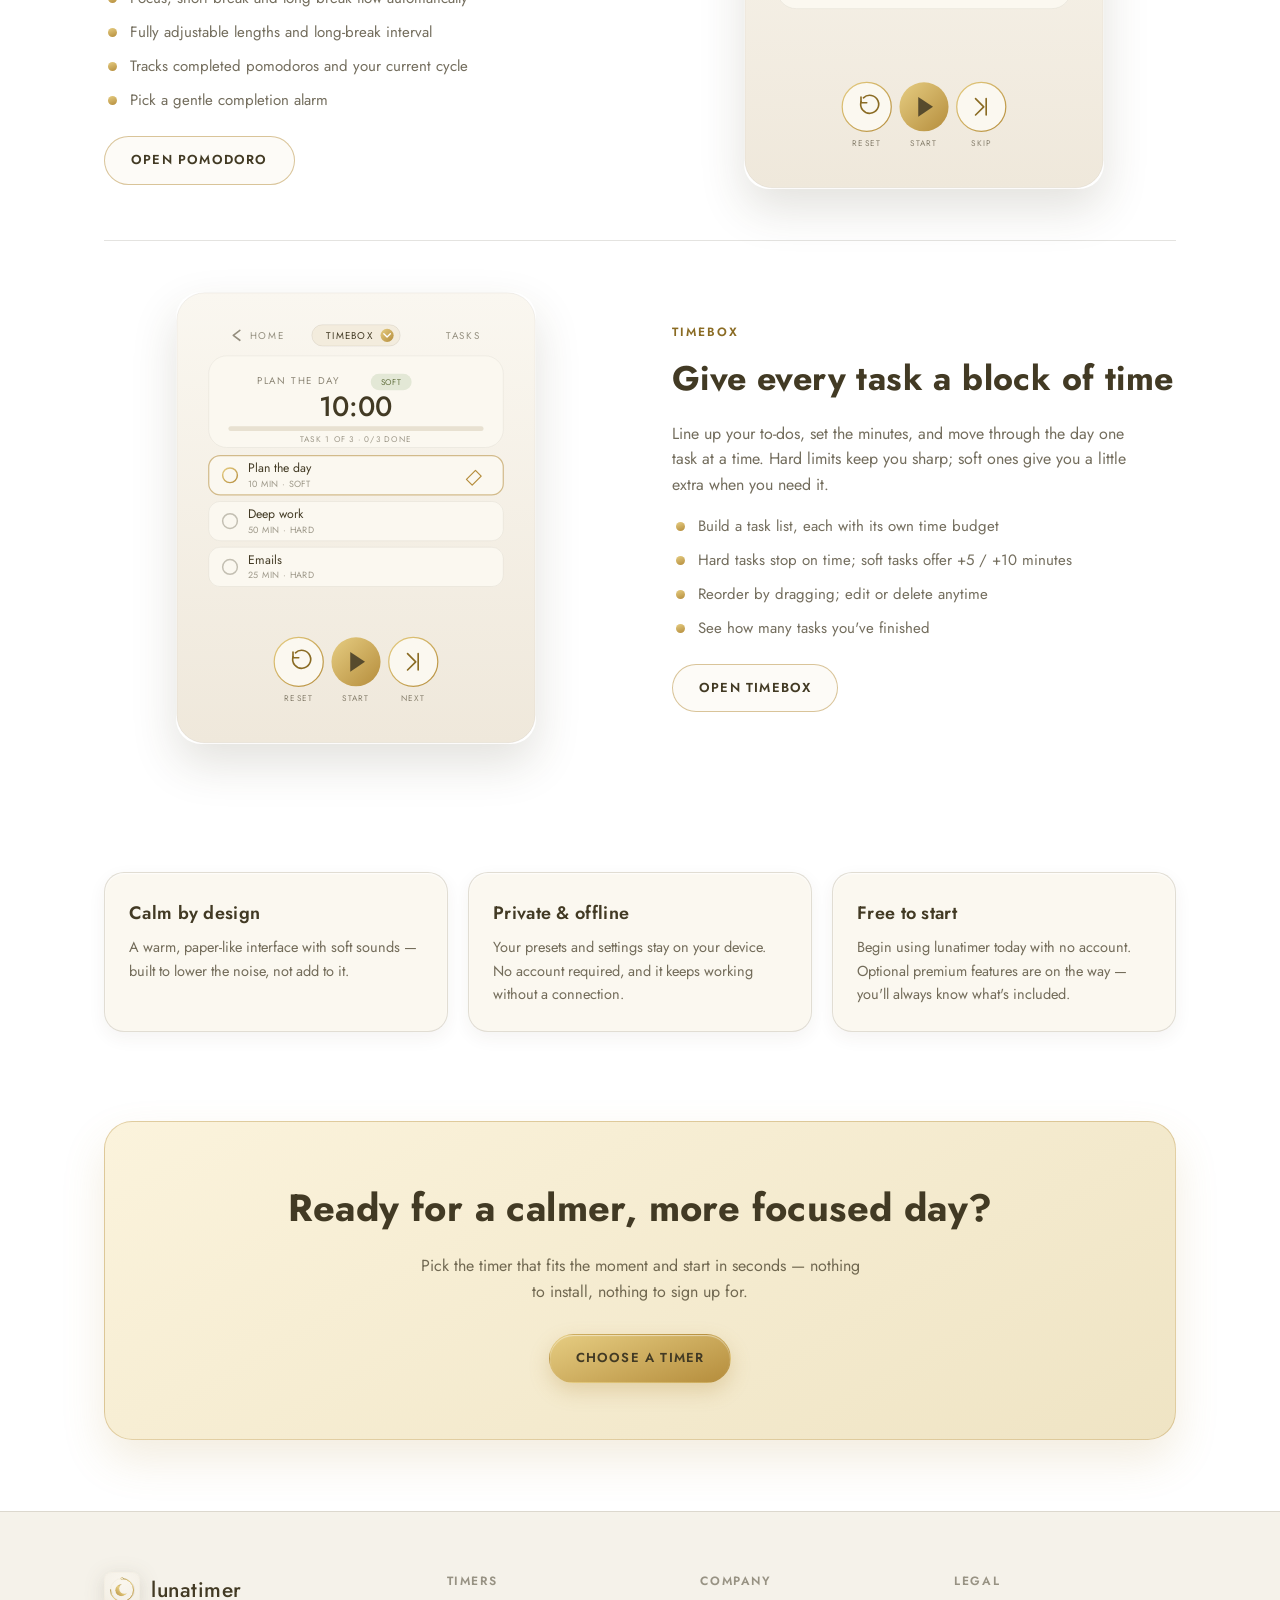
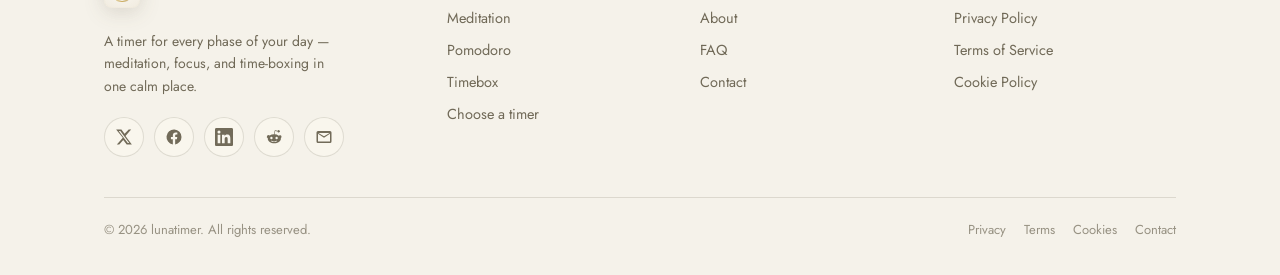
==== commit 444908bd: "Fix broken hero logo: replace hand-drawn approximation with faithful app icon" ====
--- a/index.html
+++ b/index.html
@@ -84,12 +84,20 @@
                         <defs>
                             <linearGradient id="wScr" x1="0" y1="0" x2="0" y2="1"><stop offset="0" stop-color="#faf7f0"/><stop offset="1" stop-color="#efe8db"/></linearGradient>
                             <linearGradient id="wGold" x1="0" y1="0" x2="1" y2="1"><stop offset="0" stop-color="#e6cd82"/><stop offset="1" stop-color="#b58d3c"/></linearGradient>
+                            <radialGradient id="hPaper" cx="0.5" cy="0.30" r="0.95"><stop offset="0" stop-color="#faf6ee"/><stop offset="0.55" stop-color="#f5f1e8"/><stop offset="1" stop-color="#efe9dc"/></radialGradient>
+                            <linearGradient id="hGold" x1="0" y1="1" x2="1" y2="0"><stop offset="0" stop-color="#b58d3c"/><stop offset="0.5" stop-color="#e6cd82"/><stop offset="1" stop-color="#8a6b23"/></linearGradient>
+                            <mask id="hMoon"><rect width="512" height="512" fill="black"/><circle cx="248" cy="258" r="88" fill="white"/><circle cx="292" cy="234" r="76" fill="black"/></mask>
                         </defs>
                         <rect x="1" y="1" width="438" height="550" rx="34" fill="url(#wScr)" stroke="rgba(66,58,36,0.08)"/>
-                        <rect x="188" y="38" width="64" height="64" rx="17" fill="#fbf8f0" stroke="rgba(66,58,36,0.08)"/>
-                        <circle cx="220" cy="70" r="18" fill="none" stroke="url(#wGold)" stroke-width="2.6"/>
-                        <circle cx="235" cy="55" r="2.3" fill="#b58d3c"/>
-                        <path d="M223 60 a11 11 0 1 0 0 20 a8 8 0 1 1 0 -20 z" fill="url(#wGold)"/>
+                        <!-- app icon (faithful copy of icon.svg) -->
+                        <g transform="translate(188 38) scale(0.125)">
+                            <rect width="512" height="512" rx="112" fill="url(#hPaper)"/>
+                            <rect x="8" y="8" width="496" height="496" rx="106" fill="none" stroke="#b58d3c" stroke-opacity="0.18" stroke-width="2"/>
+                            <circle cx="256" cy="256" r="164" fill="none" stroke="#b58d3c" stroke-opacity="0.28" stroke-width="3"/>
+                            <circle cx="256" cy="256" r="164" fill="none" stroke="url(#hGold)" stroke-width="14" stroke-linecap="round" stroke-dasharray="773 258" transform="rotate(-90 256 256)"/>
+                            <circle cx="256" cy="92" r="15" fill="#fbf8f0" stroke="url(#hGold)" stroke-width="7"/>
+                            <circle cx="248" cy="258" r="88" fill="url(#hGold)" mask="url(#hMoon)"/>
+                        </g>
                         <text x="220" y="150" text-anchor="middle" font-size="34" font-weight="500" fill="#423a24">lunatimer</text>
                         <text x="220" y="180" text-anchor="middle" font-size="12" letter-spacing="3" fill="rgba(66,58,36,0.5)">CHOOSE YOUR TIMER</text>
                         <rect x="40" y="214" width="360" height="78" rx="18" fill="#fbf8f0" stroke="rgba(66,58,36,0.07)"/>
--- a/site.css
+++ b/site.css
@@ -144,7 +144,7 @@
 .header-actions { display: flex; align-items: center; gap: 12px; }
 
 /* ---------- hero ---------- */
-.hero { padding: clamp(36px, 5vw, 64px) 0 clamp(28px, 4vw, 48px); }
+.hero { padding: clamp(36px, 5vw, 76px) 0 clamp(28px, 4vw, 60px); }
 .hero .wrap {
     display: grid;
     grid-template-columns: 1.15fr 0.85fr;
@@ -161,7 +161,7 @@
     margin-bottom: 18px;
 }
 .hero h1 {
-    font-size: clamp(38px, 6vw, 62px);
+    font-size: clamp(32px, 5vw, 52px);
     font-weight: 700;
     line-height: 1.08;
     letter-spacing: 0.5px;
@@ -192,13 +192,13 @@
 .shot text { font-family: 'Jost', -apple-system, 'Segoe UI', sans-serif; }
 
 /* ---------- feature rows ---------- */
-.features { padding: clamp(16px, 3vw, 36px) 0; }
+.features { padding: clamp(16px, 3vw, 44px) 0; }
 .feature {
     display: grid;
     grid-template-columns: 1fr 1fr;
     align-items: center;
     gap: clamp(28px, 5vw, 64px);
-    padding: clamp(24px, 4vw, 44px) 0;
+    padding: clamp(24px, 4vw, 56px) 0;
     border-top: 1px solid var(--line);
 }
 .feature:first-child { border-top: none; }
@@ -245,7 +245,7 @@
 .feature-copy .btn { margin-top: 24px; }
 
 /* ---------- value strip ---------- */
-.values { padding: clamp(20px, 3vw, 40px) 0; }
+.values { padding: clamp(20px, 3vw, 48px) 0; }
 .values-grid {
     display: grid;
     grid-template-columns: repeat(3, 1fr);
@@ -262,7 +262,7 @@
 .value-card p { margin-top: 8px; font-size: 14.5px; color: var(--ink-soft); }
 
 /* ---------- CTA band ---------- */
-.cta-band { padding: clamp(28px, 4vw, 56px) 0; }
+.cta-band { padding: clamp(28px, 4vw, 68px) 0; }
 .cta-band .wrap {
     background: linear-gradient(150deg, #fbf3dc, #efe4c4);
     border: 1px solid rgba(181, 141, 60, 0.35);
